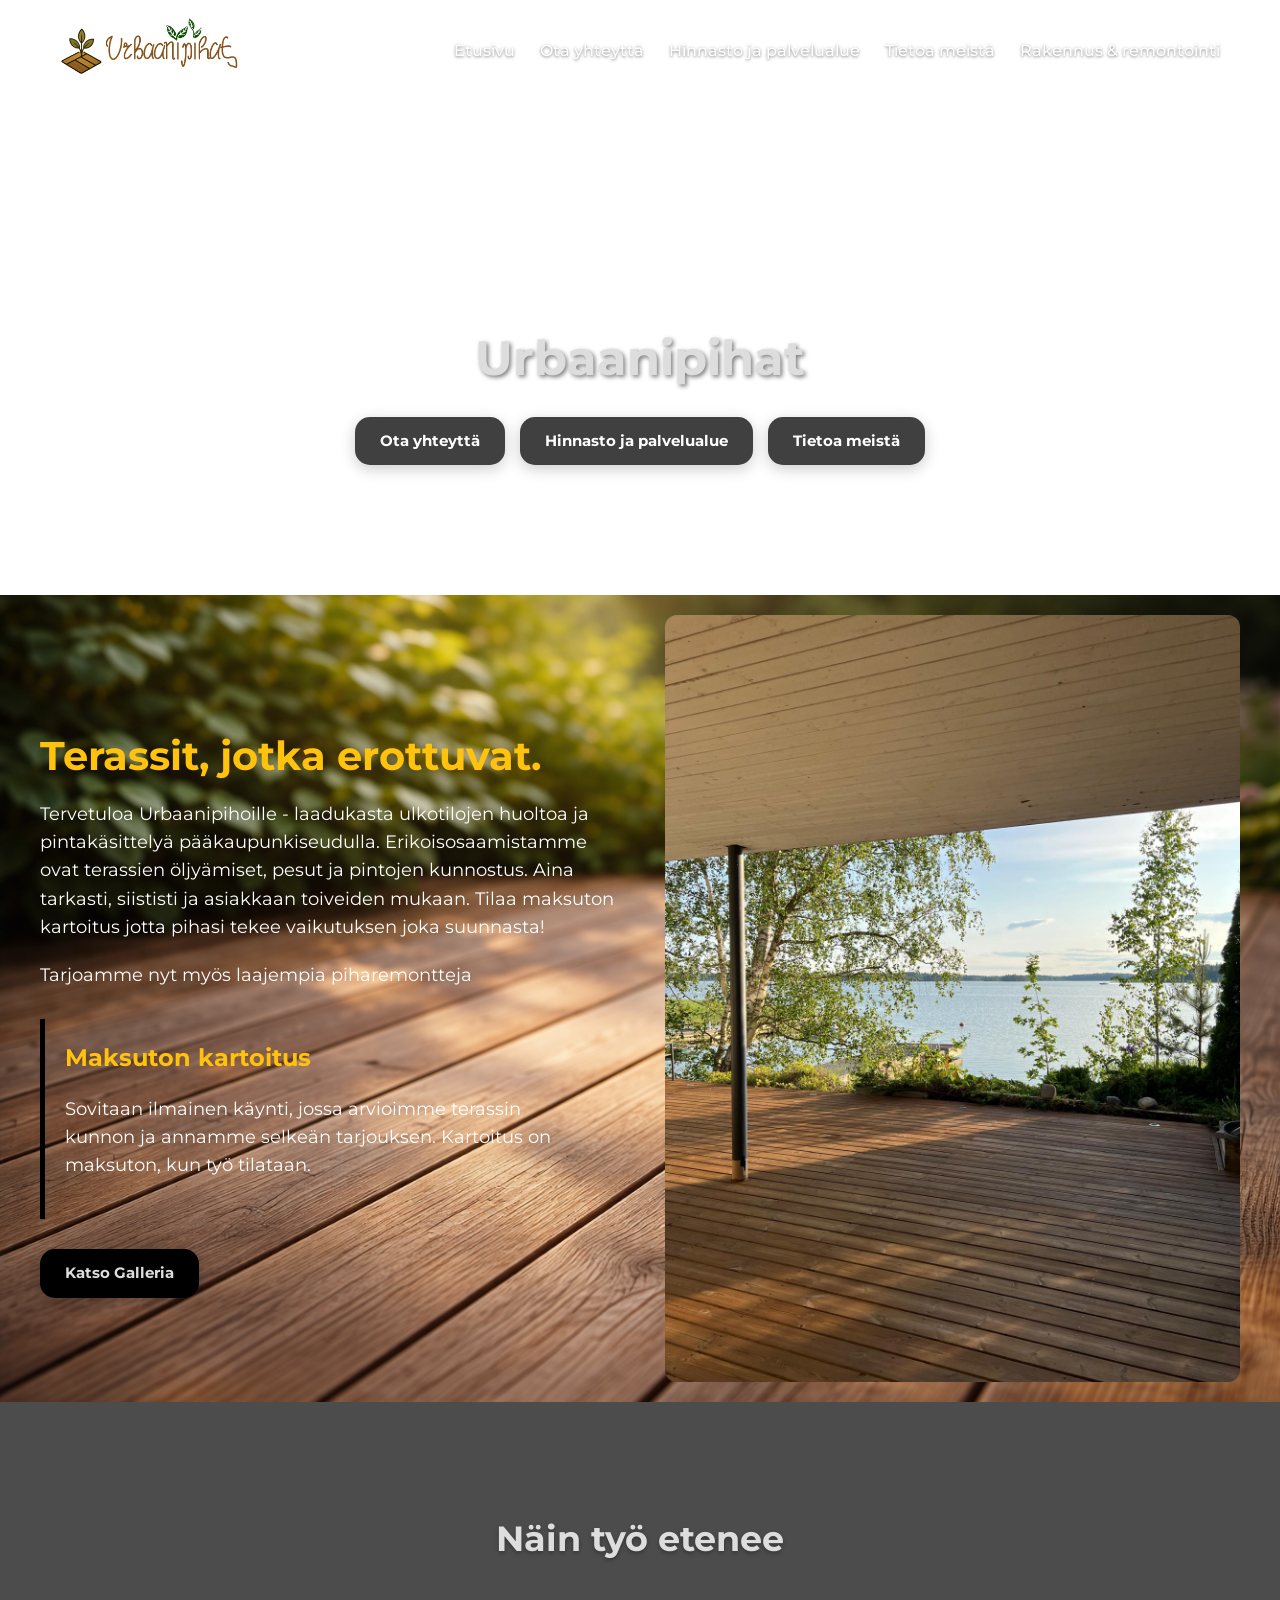
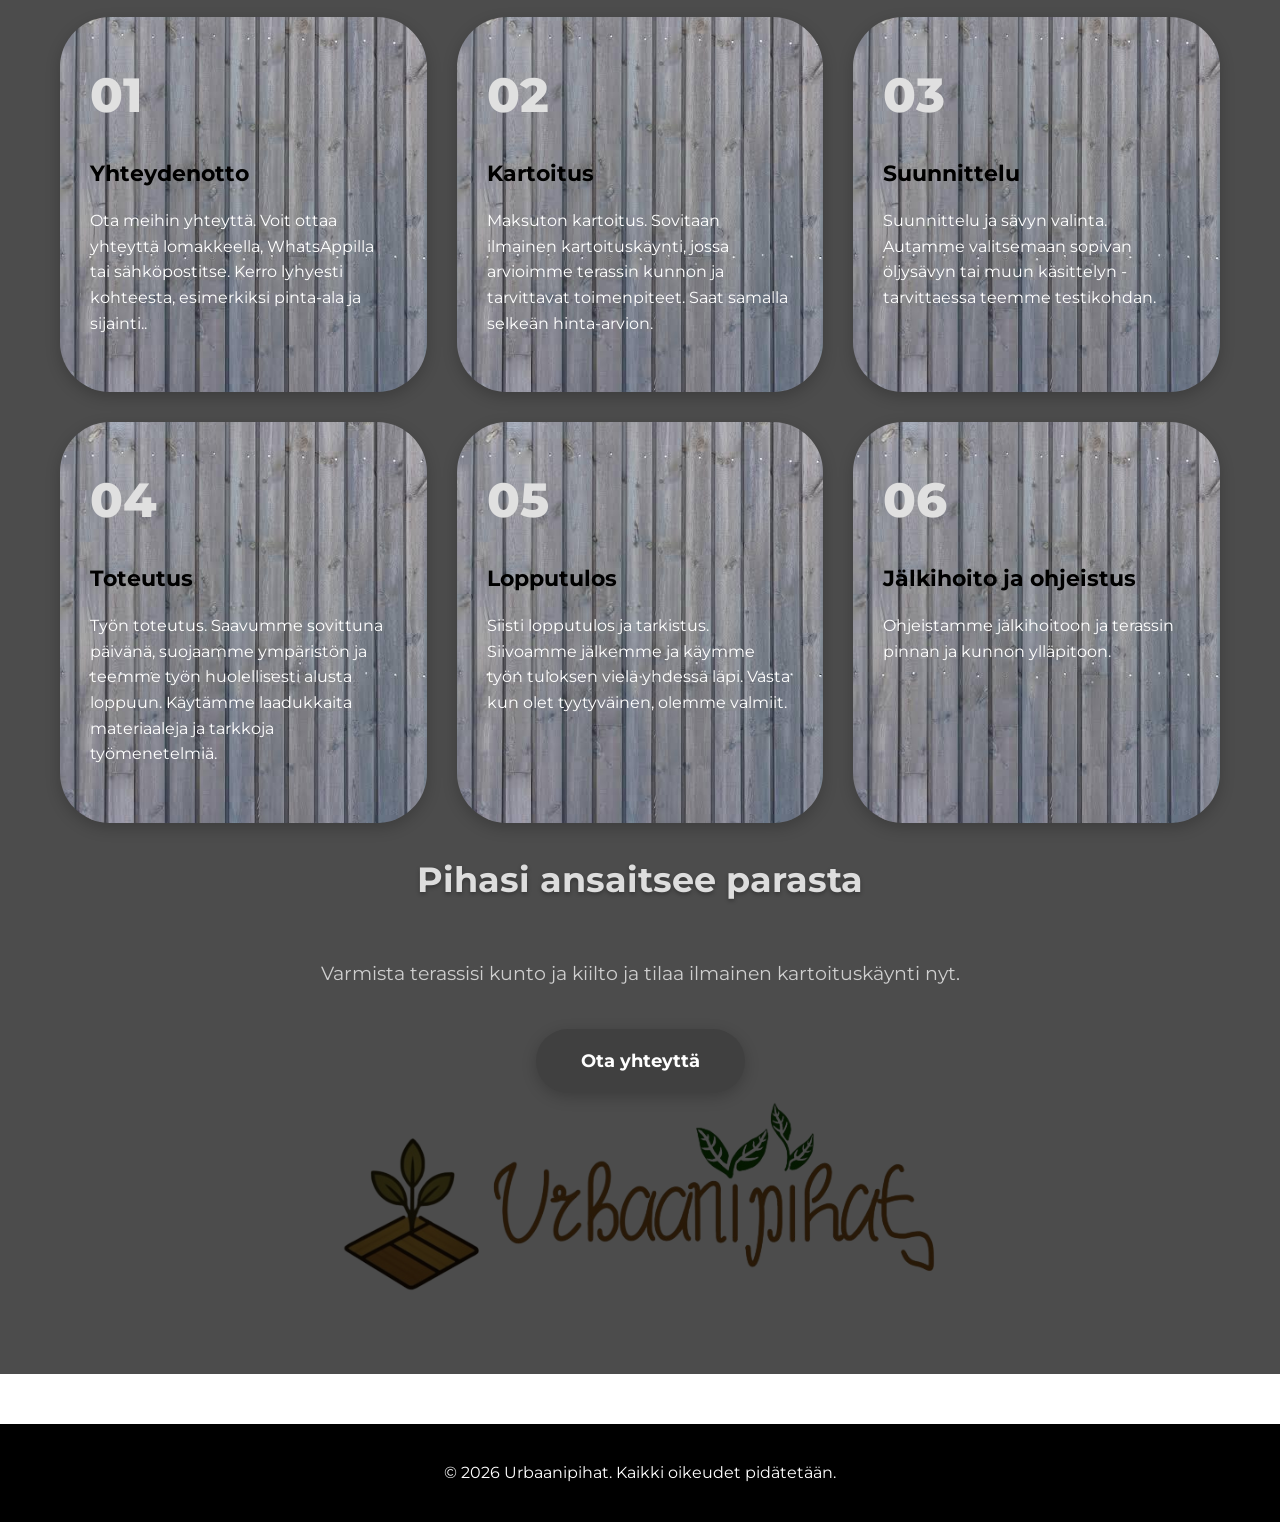
==== index.html @ 315dd48a "improved header" ====
<!DOCTYPE html>
<html lang="fi">
<head>
    <meta charset="UTF-8">
    <meta name="viewport" content="width=device-width, initial-scale=1.0">
    <meta name="viewport" content="width=device-width, initial-scale=1.0, shrink-to-fit=no">
    <title>Urbaanipihat</title>
    <link rel="icon" type="image/png" href="./static/images/icon.png">
    <link rel="stylesheet" href="./static/css/style.css">
    <link href="https://fonts.googleapis.com/css2?family=Montserrat:wght@400;700&display=swap" rel="stylesheet">
</head>
<body>

    <header class="transparent-header">
        <div class="container header-content">
            <div class="logo">
                <a href="index.html" class="otsikko"><img src="./static/images/Urbaanipihat_logo.png" alt="Logo" class="logo-font"></a>
            </div>
            <nav>
                <ul>
                    <li><a href="index.html" class="active">Etusivu</a></li>
                    <li><a href="yhteystiedot.html" class="">Ota yhteyttä</a></li>
                    <li><a href="hinnasto.html" class="">Hinnasto ja palvelualue</a></li>
                    <li><a href="info.html" class="">Tietoa meistä</a></li>
                    <li><a href="huolto.html" class="">Rakennus & remontointi</a></li>
                </ul>
            </nav>
        </div>
    </header>

    <main>
        <section class="hero-section">
            <video autoplay loop muted playsinline class="hero-video">
                <source src="./static/videos/Terassivideo2.mp4" type="video/mp4">
                <source src="./static/videos/Terassivideo2.webm" type="video/webm">
                Your browser does not support the video tag.
            </video>
            <div class="hero-content">
                <h1>Urbaanipihat</h1>
                <div class="hero-buttons">
                    <a href="yhteystiedot.html" class="btn">Ota yhteyttä</a>
                    <a href="hinnasto.html" class="btn">Hinnasto ja palvelualue</a>
                    <a href="info.html" class="btn">Tietoa meistä</a>
                </div>
            </div>
        </section>

        <section class="content-section">
            <div class="intro-container">
                <div class="intro-text">
                    <h2>Terassit, jotka erottuvat.</h2>
                    <p>Tervetuloa Urbaanipihoille - laadukasta ulkotilojen huoltoa ja pintakäsittelyä pääkaupunkiseudulla.
        Erikoisosaamistamme ovat terassien öljyämiset, pesut ja pintojen kunnostus. Aina tarkasti, siististi ja asiakkaan toiveiden mukaan.
        Tilaa maksuton kartoitus jotta pihasi tekee vaikutuksen joka suunnasta!
        </p>
                    <p>Tarjoamme nyt myös laajempia piharemontteja</p>
                    <div class="highlight-box">
                        <h3>Maksuton kartoitus</h3>
                        <p>Sovitaan ilmainen käynti, jossa arvioimme terassin kunnon ja annamme selkeän tarjouksen. Kartoitus on maksuton, kun työ tilataan.</p>
                    </div>
                    
                    <div style="margin-top: 30px;">
                        <a href="galleria.html" class="btn btn-dark">Katso Galleria</a>
                    </div>
                </div>
                <div class="intro-image">
                    <img src="./static/images/Terassi_kuva2.png" alt="Moderni terassi">
                </div>
            </div>
        </section>

        <section class="process-section">
            <div class="container">
                <h2>Näin työ etenee</h2>
                <div class="services-grid">
                    <div class="service-card">
                        <span class="step-number">01</span>
                        <h3>Yhteydenotto</h3>
                        <p>Ota meihin yhteyttä. Voit ottaa yhteyttä lomakkeella, WhatsAppilla tai sähköpostitse. Kerro lyhyesti kohteesta, esimerkiksi pinta-ala ja sijainti..</p>
                    </div>
                    <div class="service-card">
                        <span class="step-number">02</span>
                        <h3>Kartoitus</h3>
                        <p>Maksuton kartoitus. Sovitaan ilmainen kartoituskäynti, jossa arvioimme terassin kunnon ja tarvittavat toimenpiteet. Saat samalla selkeän hinta-arvion.</p>
                    </div>
                    <div class="service-card">
                        <span class="step-number">03</span>
                        <h3>Suunnittelu</h3>
                        <p>Suunnittelu ja sävyn valinta. Autamme valitsemaan sopivan öljysävyn tai muun käsittelyn - tarvittaessa teemme testikohdan.</p>
                    </div>
                    <div class="service-card">
                        <span class="step-number">04</span>
                        <h3>Toteutus</h3>
                        <p>Työn toteutus. Saavumme sovittuna päivänä, suojaamme ympäristön ja teemme työn huolellisesti alusta loppuun. Käytämme laadukkaita materiaaleja ja tarkkoja työmenetelmiä.</p>
                    </div>
                    <div class="service-card">
                        <span class="step-number">05</span>
                        <h3>Lopputulos</h3>
                        <p>Siisti lopputulos ja tarkistus. Siivoamme jälkemme ja käymme työn tuloksen vielä yhdessä läpi. Vasta kun olet tyytyväinen, olemme valmiit.</p>
                    </div>
                    <div class="service-card">
                        <span class="step-number">06</span>
                        <h3>Jälkihoito ja ohjeistus</h3>
                        <p>Ohjeistamme jälkihoitoon ja terassin pinnan ja kunnon ylläpitoon.</p>
                    </div>
                </div>
                <div class="lower-content">
                    <h2>Pihasi ansaitsee parasta</h2>
                    <p>Varmista terassisi kunto ja kiilto ja tilaa ilmainen kartoituskäynti nyt.</p>
                    <a href="yhteystiedot.html" class="cta-button">Ota yhteyttä</a>
                </div>
            </div>
            <div class="intro-image">
                <img src="./static/images/Urbaanipihat_logo.png" alt="Logo">
            </div>
        </section>
    </main>

    <footer>
        <div class="container">
            <p>&copy; 2026 Urbaanipihat. Kaikki oikeudet pidätetään.</p>
        </div>
    </footer>
    <script>
        // JavaScript for hide on scroll header AND transparent background toggle
        let lastScrollY = 0;
        const header = document.querySelector('header');
        const headerHeight = header.offsetHeight; 

        window.addEventListener('scroll', () => {
            const currentScrollY = window.scrollY;

            // 1. Logic for Hiding/Showing the header (Roll up)
            if (currentScrollY > lastScrollY && currentScrollY > 10) {
                // Scrolling down and past header height -> Hide
                header.classList.add('hidden');
            } else {
                // Scrolling up -> Show
                header.classList.remove('hidden');
            }

            // 2. Logic for Scrolled Background (Transparency toggle)
            if (currentScrollY > 200) {
                // If scrolled down more than 50px, add 'scrolled' class (makes bg white)
                header.classList.add('scrolled');
            } else {
                // If at top, remove 'scrolled' class (makes bg transparent if on home)
                header.classList.remove('scrolled');
            }

            lastScrollY = currentScrollY;
        });
    </script>
</body>
</html>
---- static/css/style.css ----
*, *::before, *::after {
    box-sizing: border-box;
}

html {
    font-size: 100%;
    overflow-x: hidden; 
    width: 100%;
}

body {
    margin: 0;
    font-family: 'Montserrat', sans-serif;
    color: #404040;
    line-height: 1.6;
    overflow-x: hidden;
    width: 100%;
    position: relative;
}

.container {
    max-width: 1200px;
    margin: 0 auto;
    padding: 0 20px;
    box-sizing: border-box;
    color: #ffffff
}


.top-container {
    max-width: 1200px;
    margin: 0 auto;
    padding: 0 20px;
    box-sizing: border-box;
    color: #ffffff;
    margin-top: 200px
}

header {
    background-color: transparent;
    padding: 15px 0;
    box-shadow: 0 2px 4px rgba(0,0,0,0.05);
    position: sticky;
    top: 0;
    z-index: 1000;
    transition: transform 1s ease-in-out;
}

header.hidden {
    transform: translateY(-100%);
}

.otsikko {
    color: #000000;
    text-decoration: none;
}

.small-text {
    font-size: 0.7em;
}

.header-content {
    display: flex;
    justify-content: space-between;
    align-items: center;
    flex-wrap: wrap;
}

.logo {
    font-size: 1.5em;
    font-weight: 700;
    color: #000;
    display: flex;
    align-items: center;
    min-width: 150px;
    margin-right: 20px;
}

.logo-icon {
    height: 60px;
    align-self: center;
}

.icon {
    height: 100px;
    margin-right: 10px;
}

.logo-font {
    height: 60px;
    margin-right: 10px;
}

nav {
    flex-grow: 1;
    text-align: right;
}

nav ul {
    list-style: none;
    margin: 0;
    padding: 0;
    display: flex;
    justify-content: flex-end;
    flex-wrap: wrap;
}

nav ul li {
    margin-left: 25px;
}

nav ul li a {
    text-decoration: none;
    color: #ffffff;
    font-weight: 500;
    padding-bottom: 5px;
    transition: color 0.3s ease, border-color 0.3s ease;
    white-space: nowrap;
}


nav ul li a.active {
    border-bottom: 2px solid #ffffff;
    color: #000;
}

nav ul li a:hover {
    color: #000;
    border-color: #000;
}

.hero-section {
    position: relative;
    color: #404040;
    text-align: center;
    padding: 100px 20px;
    min-height: 400px;
    display: flex;
    align-items: center;
    justify-content: center;
    overflow: hidden;
}

.hero-video {
    position: absolute;
    top: 50%;
    left: 50%;
    min-width: 100%;
    min-height: 100%;
    width: auto;
    height: auto;
    z-index: -1;
    transform: translate(-50%, -50%);
    background-size: cover;
}

.hero-content {
    padding: 30px 40px;
    border-radius: 8px;
    position: relative;
    margin-top: 150px;
    z-index: 1;
    max-width: 90%;
}

.hero-section h1 {
    font-size: 3em;
    margin-bottom: 20px;
    text-shadow: 2px 2px 4px rgba(0,0,0,0.5);
    word-break: break-word;
    color: #ddd
}

.hero-buttons {
    display: flex;
    justify-content: center;
    gap: 15px;
    flex-wrap: wrap;
}

/* Buttons */
.btn {
    display: inline-block;
    padding: 12px 25px;
    background-color: #404040;
    color: #ffffff;
    text-decoration: none;
    border-radius: 15px;
    font-weight: 700;
    transition: background-color 0.3s ease, color 0.3s ease;
    font-size: 0.95em;
    box-shadow: 0 4px 15px rgba(0,0,0,0.2);
}
.searchbtn {
    display: inline-block;
    padding: 12px 25px;
    background-color: #404040;
    color: #404040;
    text-decoration: none;
    border-radius: 5px;
    font-weight: 700;
    transition: all 0.3s ease;
    border: 1px solid #ccc;
}

.btn:hover {
    background-color: #f0f0f0;
    color: #404040;
    transform: translateY(-2px);
    box-shadow: 0 6px 20px rgba(0,0,0,0.25);
}

.btn-dark {
    background-color: #000000;
    color: #ddd;
}

.btn-dark:hover {
    background-color: #f0f0f0;
    color: #404040;
}


.about-section {
    text-align: center;
    padding: 60px 20px;
    background-color: #404040;
}

.about-section p {
    font-size: 1.2em;
    max-width: 800px;
    margin: 0 auto 30px auto;
    color: #ffffff;
    word-wrap: break-word;
}

.image-gallery {
    display: grid;
    grid-template-columns: repeat(auto-fit, minmax(280px, 1fr));
    gap: 20px;
    margin: 40px auto;
    max-width: 900px;
    padding: 0 10px;
    box-sizing: border-box;
    background-color: transparent;
}

.image-gallery h3{
    font-size: 1.8em;
    color: #000000;
    margin-top: 0;
    margin-bottom: 20px;
    text-align: center;
}

.contact-section {
    padding: 5px 5px;
    text-align:center;
    background-color: #404040;
}

.contact-section h2 {
    font-size: 2.5em;
    color: #000000;
    margin-bottom: 20px;
}

.maintenance-section {
    padding: 300px 20px 0px;
    text-align: center;
    background-image: url("../images/Terassi_bg.png");
    background-size: cover;
    background-position: center;
    background-attachment: fixed;
}

.gallery-contact-section {
    padding: 300px 20px 30px;
    text-align: center;
    background-image: url("../images/Terassi_bg.png");
    background-size: cover;
    background-position: center;
    background-attachment: fixed; /* Dark background */
}

.gallery-contact-section h2 {
    font-size: 2.5em;
    color: #fff; /* White heading */
    margin-bottom: 20px;
}

.gallery-contact-section p {
    font-size: 1.1em;
    max-width: 1000px;
    margin: 0 auto 40px auto;
    color: #ccc; /* Light gray text */
}

.gallery-img {
    width: 100%;
    height: 200px;
    object-fit: cover;
    border-radius: 8px;
    box-shadow: 0 4px 8px rgba(0,0,0,0.1);
    transition: transform 0.3s ease, box-shadow 0.3s ease;
}

.gallery-img:hover {
    transform: translateY(-5px);
    box-shadow: 0 8px 16px rgba(0,0,0,0.2);
}

.btncenter {
    display: inline-block;
    padding: 12px 25px;
    background-color: #404040;
    color: #000000;
    text-decoration: none;
    border-radius: 5px;
    font-weight: 700;
    transition: background-color 0.3s ease, color 0.3s ease;
    border: 1px solid #ccc;
    align-self: center;
}

footer {
    background-color: #000000;
    color: #404040;
    text-align: center;
    padding: 20px 0;
    margin-top: 50px;
}

.content-section {
    padding: 20px 20px;
    background-image: url("../images/deck_background.png");
    background-size: cover;
    background-position: center;
    background-attachment: scroll;
}

.intro-container {
    display: flex;
    flex-wrap: wrap;
    align-items: center;
    justify-content: center;
    gap: 50px;
    max-width: 1200px;
    margin: 0 auto;
}

.intro-text {
    flex: 1;
    min-width: 300px;
    text-align: left;
}

.intro-text h2 {
    font-size: 2.5em;
    margin-bottom: 20px;
    color: #ffc20d;
    font-weight: 700;
    line-height: 1.2;
}

.intro-text p {
    font-size: 1.1em;
    color: #ffffff;
    margin-bottom: 20px;
    line-height: 1.6;
}

.highlight-box {
    border-left: 5px solid #000000;
    padding: 20px;
    margin-top: 30px;
}

.highlight-box h3 {
    margin: 0 0 5px 0;
    font-size: 1.5em;
    color: #ffc20d;
}

.intro-image {
    flex: 1;
    min-width: 300px;
    display: flex;
    justify-content: center;
    align-items: center;
}

.intro-image img {
    width: 100%;
    max-width: 600px;
    border-radius: 12px;
    transition: transform 0.3s ease;
}

.intro-image img:hover {
    transform: scale(1.02);
}

.process-section {
    background-image: url("../images/Terassi_tausta_placeholder.png");
    background-size: cover;
    background-position: center;
    background-attachment: fixed;
    padding: 80px 20px;
    text-align: center;
    position: relative;
}


.process-section::before {
    content: '';
    position: absolute;
    top: 0;
    left: 0;
    right: 0;
    bottom: 0;
    background: rgba(0,0,0,0.7);
    z-index: 0;
}

.process-section .container {
    position: relative;
    z-index: 1;
}

.process-section h2 {
    font-size: 2.2em;
    margin-bottom: 50px;
    color: #404040;
    text-shadow: 0 2px 4px rgba(0,0,0,0.3);
}

.services-grid {
    display: grid;
    grid-template-columns: repeat(auto-fit, minmax(280px, 1fr));
    gap: 30px;
    max-width: 1200px;
    margin: 0 auto;
}

.service-card {
    background-image: url("../images/Terassi_bg.png");
    background-size: cover;
    background-position: center;
    background-attachment: scroll;
    padding: 40px 30px;
    border-radius: 50px;
    box-shadow: 0 5px 15px rgba(0,0,0,0.2);
    transition: transform 0.3s ease, box-shadow 0.3s ease;
    text-align: left;
}

.service-card:hover {
    transform: translateY(-10px);
    box-shadow: 0 15px 30px rgba(0,0,0,0.3);
}

.service-card .step-number {
    font-size: 3em;
    font-weight: 800;
    color: #e0e0e0;
    margin-bottom: 10px;
    display: block;
}

.service-card h3 {
    font-size: 1.4em;
    margin-bottom: 15px;
    color: #000000;
}

.service-card p {
    color: #ffffff;
    font-size: 1em;
}

.lower-hero {
    background-image: url("../images/Terassi_tausta_placeholder.png");
    background-size: cover;
    background-position: center;
    background-attachment: fixed;
    padding: 120px 20px;
    color: #404040;
    text-align: center;
    position: relative;
    margin-top: 0;
    border-top: 1px solid rgba(255,255,255,0.1);
}

.lower-hero::before {
    content: '';
    position: absolute;
    top: 0;
    left: 0;
    right: 0;
    bottom: 0;
    background: rgba(0,0,0,0.8);
}

.lower-content {
    position: relative;
    z-index: 1;
    max-width: 800px;
    margin: 0 auto;
}


.lower-content p {
    font-size: 1.2em;
    margin-bottom: 40px;
    opacity: 0.9;
    color: #ddd;
}

.cta-button {
    display: inline-block;
    padding: 18px 45px;
    background-color: #404040;
    color: #ffffff;
    font-size: 1.1em;
    font-weight: 700;
    text-decoration: none;
    border-radius: 50px;
    transition: all 0.3s ease;
    box-shadow: 0 4px 15px rgba(0,0,0,0.2);
}

.cta-button:hover {
    background-color: #f0f0f0;
    transform: translateY(-2px);
    box-shadow: 0 6px 20px rgba(0,0,0,0.25);
    color: #404040;
}

@media (max-width: 768px) {
    .header-content {
        flex-direction: column;
        text-align: center;
    }

    nav ul {
        margin-top: 15px;
        flex-direction: column;
    }

    nav ul li {
        margin: 5px 0;
    }

    .hero-section h1 {
        font-size: 2em;
    }

    .hero-buttons {
        flex-direction: column;
    }

    .about-section p {
        font-size: 1em;
    }

    .image-gallery {
        grid-template-columns: 1fr;
        max-width: 400px;
        background-color: transparent;
    }

    .intro-container {
        flex-direction: column;
    }
    
    .intro-text, .intro-image {
        width: 100%;
        min-width: 0; 
    }
    
    .lower-hero h2 {
        font-size: 2em;
    }
}

@media (max-width: 480px) {
    .hero-section h1 {
        font-size: 1.8em;
    }

    .hero-content {
        padding: 15px 20px;
    }

    .logo {
        font-size: 1.3em;
    }

    nav ul li a {
        font-size: 0.9em;
    }
}

header.transparent-header {
    background-color: transparent;
    border-bottom: none;
    box-shadow: none;
    position: fixed; 
    top: 0;
    left: 0;
    width: 100%;
    z-index: 1000;
    transition: transform 0.3s ease-in-out, background-color 0.3s ease, box-shadow 0.3s ease;
}

header.transparent-header.hidden {
    transform: translateY(-100%);
}

header.transparent-header:not(.scrolled) nav ul li a,
header.transparent-header:not(.scrolled) .otsikko {
    color: #ffffff;
    font: bold;
    text-shadow: 0 1px 3px rgba(0,0,0,0.5);
}

header.transparent-header:not(.scrolled) nav ul li a.active {
    border-bottom-color: #ffffff;
    color: #ffffff;
}

header.transparent-header:not(.scrolled) nav ul li a:hover {
    color: #000000;
    border-color: #000000;
}

header.transparent-header.scrolled {
    background-color: #404040;
    box-shadow: 0 2px 4px rgba(0,0,0,0.1);
}


.process-section {
    background-image: url('../images/Terassi_tausta_placeholder.png');
    background-size: cover;
    background-position: center;
    background-attachment: fixed;
    padding: 80px 20px;
    text-align: center;
    position: relative;
    color: #404040;
}

.process-section::before {
    content: '';
    position: absolute;
    top: 0;
    left: 0;
    right: 0;
    bottom: 0;
    background: rgba(0,0,0,0.7);
    z-index: 1;
}

.process-section .container {
    position: relative;
    z-index: 2;
}

.process-section h2 {
    font-size: 2.2em;
    margin-bottom: 50px;
    color: #dddddd;
    text-shadow: 0 2px 4px rgba(0,0,0,0.3);
}

.lower-hero {
    background-image: url('../images/Terassi_tausta_placeholder.png');
    background-size: cover;
    background-position: center;
    background-attachment: fixed;
    padding: 120px 20px;
    color: #404040;
    text-align: center;
    position: relative;
    margin-top: 0;
    border-top: 1px solid rgba(255,255,255,0.1);
}

.lower-hero::before {
    content: '';
    position: absolute;
    top: 0;
    left: 0;
    right: 0;
    bottom: 0;
    background: rgba(0,0,0,0.8);
    z-index: 1;
}
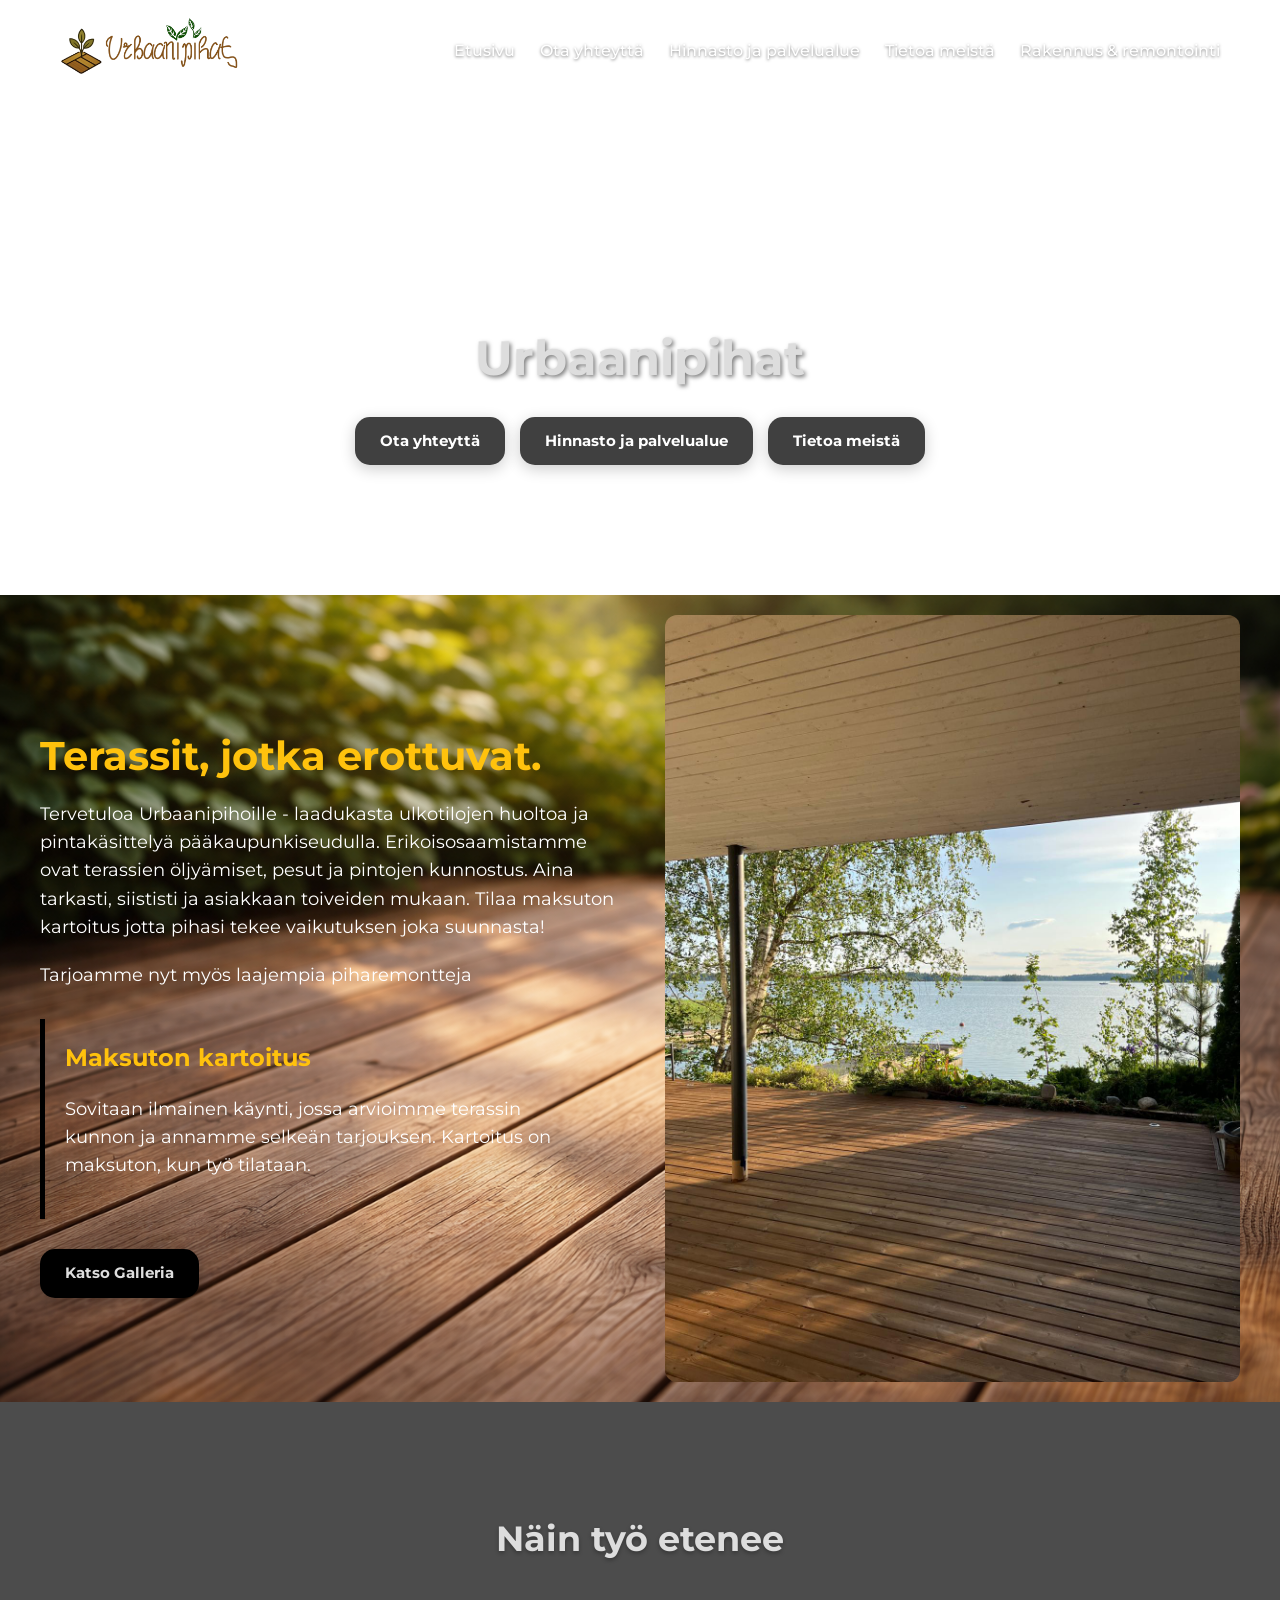
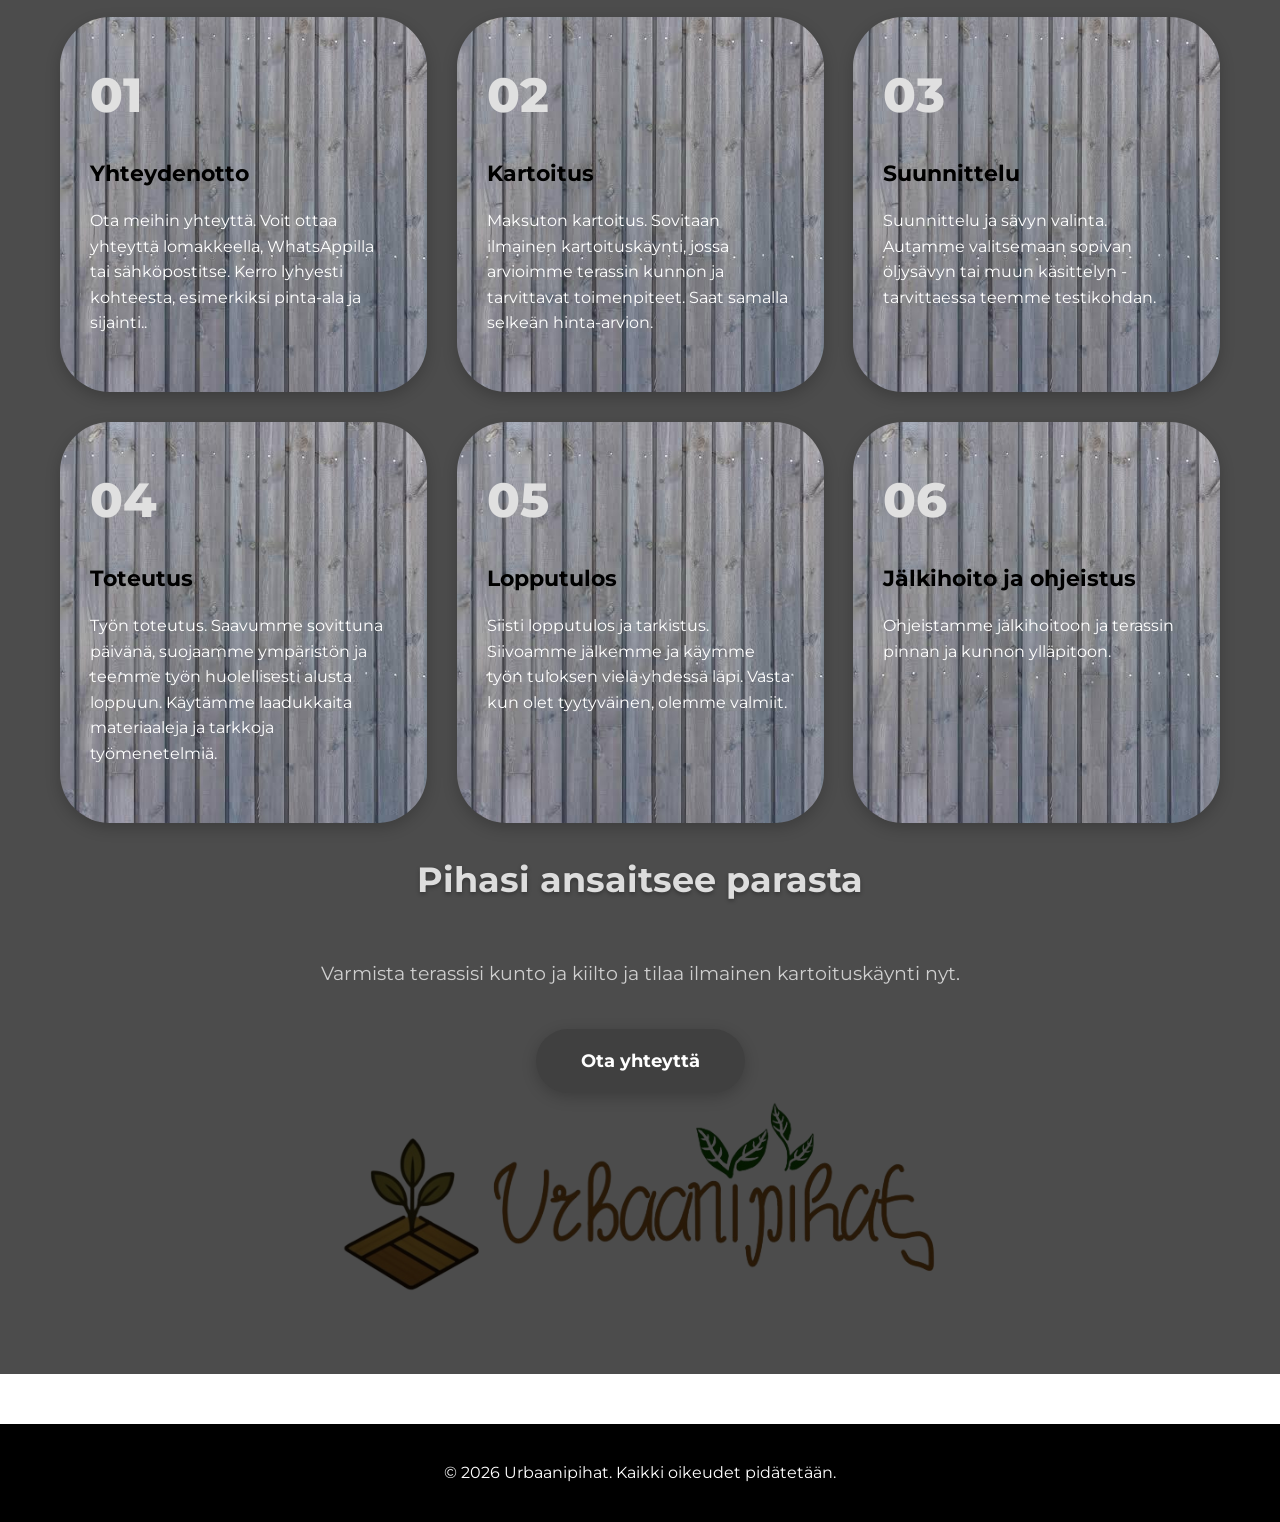
==== commit 83c853b8: "animation" ====
--- a/index.html
+++ b/index.html
@@ -47,7 +47,7 @@
 
         <section class="content-section">
             <div class="intro-container">
-                <div class="intro-text">
+                <div class="intro-text fade-in-section">
                     <h2>Terassit, jotka erottuvat.</h2>
                     <p>Tervetuloa Urbaanipihoille - laadukasta ulkotilojen huoltoa ja pintakäsittelyä pääkaupunkiseudulla.
         Erikoisosaamistamme ovat terassien öljyämiset, pesut ja pintojen kunnostus. Aina tarkasti, siististi ja asiakkaan toiveiden mukaan.
@@ -63,7 +63,7 @@
                         <a href="galleria.html" class="btn btn-dark">Katso Galleria</a>
                     </div>
                 </div>
-                <div class="intro-image">
+                <div class="intro-image fade-in-section">
                     <img src="./static/images/Terassi_kuva2.png" alt="Moderni terassi">
                 </div>
             </div>
@@ -71,46 +71,46 @@
 
         <section class="process-section">
             <div class="container">
-                <h2>Näin työ etenee</h2>
+                <h2 class="fade-in-section">Näin työ etenee</h2>
                 <div class="services-grid">
-                    <div class="service-card">
+                    <div class="service-card fade-in-section">
                         <span class="step-number">01</span>
                         <h3>Yhteydenotto</h3>
                         <p>Ota meihin yhteyttä. Voit ottaa yhteyttä lomakkeella, WhatsAppilla tai sähköpostitse. Kerro lyhyesti kohteesta, esimerkiksi pinta-ala ja sijainti..</p>
                     </div>
-                    <div class="service-card">
+                    <div class="service-card fade-in-section">
                         <span class="step-number">02</span>
                         <h3>Kartoitus</h3>
                         <p>Maksuton kartoitus. Sovitaan ilmainen kartoituskäynti, jossa arvioimme terassin kunnon ja tarvittavat toimenpiteet. Saat samalla selkeän hinta-arvion.</p>
                     </div>
-                    <div class="service-card">
+                    <div class="service-card fade-in-section">
                         <span class="step-number">03</span>
                         <h3>Suunnittelu</h3>
                         <p>Suunnittelu ja sävyn valinta. Autamme valitsemaan sopivan öljysävyn tai muun käsittelyn - tarvittaessa teemme testikohdan.</p>
                     </div>
-                    <div class="service-card">
+                    <div class="service-card fade-in-section">
                         <span class="step-number">04</span>
                         <h3>Toteutus</h3>
                         <p>Työn toteutus. Saavumme sovittuna päivänä, suojaamme ympäristön ja teemme työn huolellisesti alusta loppuun. Käytämme laadukkaita materiaaleja ja tarkkoja työmenetelmiä.</p>
                     </div>
-                    <div class="service-card">
+                    <div class="service-card fade-in-section">
                         <span class="step-number">05</span>
                         <h3>Lopputulos</h3>
                         <p>Siisti lopputulos ja tarkistus. Siivoamme jälkemme ja käymme työn tuloksen vielä yhdessä läpi. Vasta kun olet tyytyväinen, olemme valmiit.</p>
                     </div>
-                    <div class="service-card">
+                    <div class="service-card fade-in-section">
                         <span class="step-number">06</span>
                         <h3>Jälkihoito ja ohjeistus</h3>
                         <p>Ohjeistamme jälkihoitoon ja terassin pinnan ja kunnon ylläpitoon.</p>
                     </div>
                 </div>
-                <div class="lower-content">
+                <div class="lower-content fade-in-section">
                     <h2>Pihasi ansaitsee parasta</h2>
                     <p>Varmista terassisi kunto ja kiilto ja tilaa ilmainen kartoituskäynti nyt.</p>
                     <a href="yhteystiedot.html" class="cta-button">Ota yhteyttä</a>
                 </div>
             </div>
-            <div class="intro-image">
+            <div class="intro-image fade-in-section">
                 <img src="./static/images/Urbaanipihat_logo.png" alt="Logo">
             </div>
         </section>
@@ -150,6 +150,26 @@
 
             lastScrollY = currentScrollY;
         });
+
+        // Intersection Observer for scroll animations
+        const observerOptions = {
+            root: null,
+            rootMargin: '0px',
+            threshold: 0.15
+        };
+
+        const observer = new IntersectionObserver((entries, observer) => {
+            entries.forEach(entry => {
+                if (entry.isIntersecting) {
+                    entry.target.classList.add('is-visible');
+                    observer.unobserve(entry.target); // Optional: animate only once
+                }
+            });
+        }, observerOptions);
+
+        document.querySelectorAll('.fade-in-section').forEach((section) => {
+            observer.observe(section);
+        });
     </script>
 </body>
 </html>
--- a/static/css/style.css
+++ b/static/css/style.css
@@ -698,4 +698,16 @@
     bottom: 0;
     background: rgba(0,0,0,0.8);
     z-index: 1;
+}
+
+.fade-in-section {
+    opacity: 0;
+    transform: translateY(30px);
+    transition: opacity 0.8s ease-out, transform 0.8s ease-out;
+    will-change: opacity, transform;
+}
+
+.fade-in-section.is-visible {
+    opacity: 1;
+    transform: translateY(0);
 }
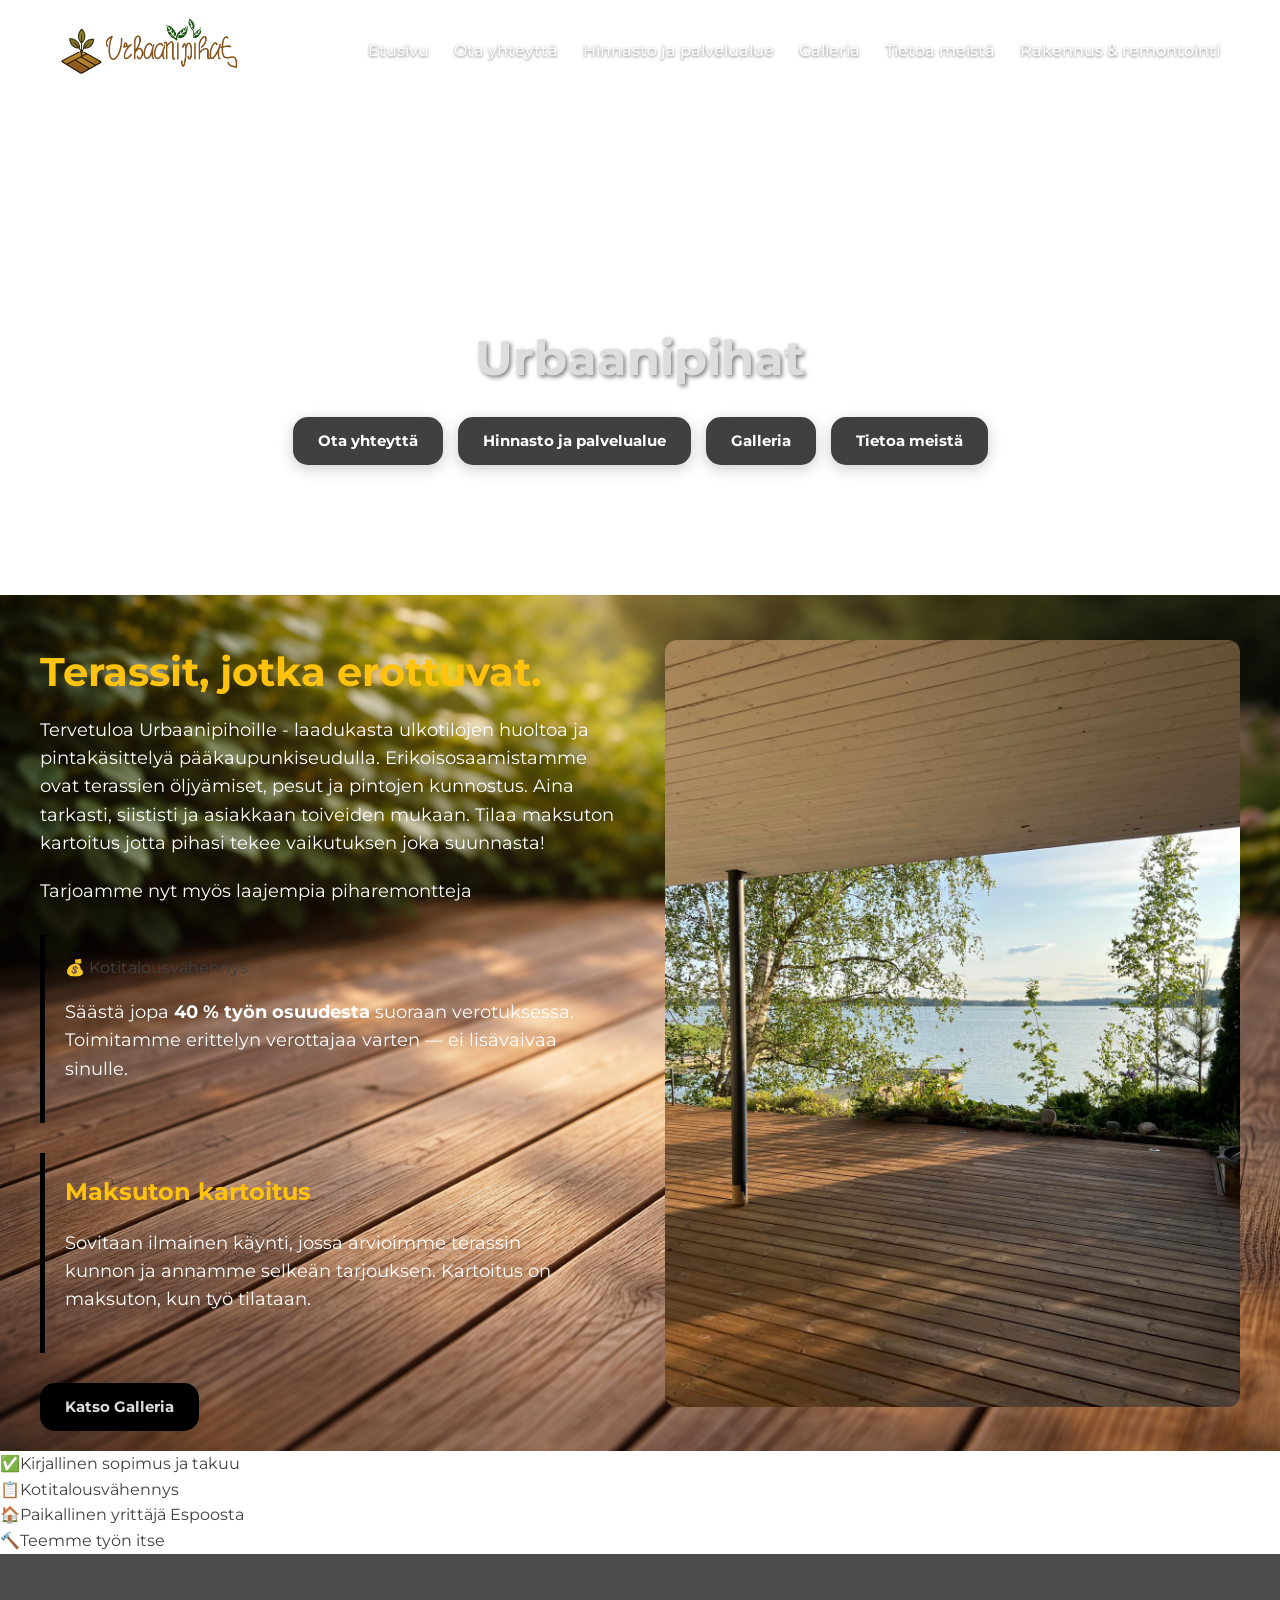
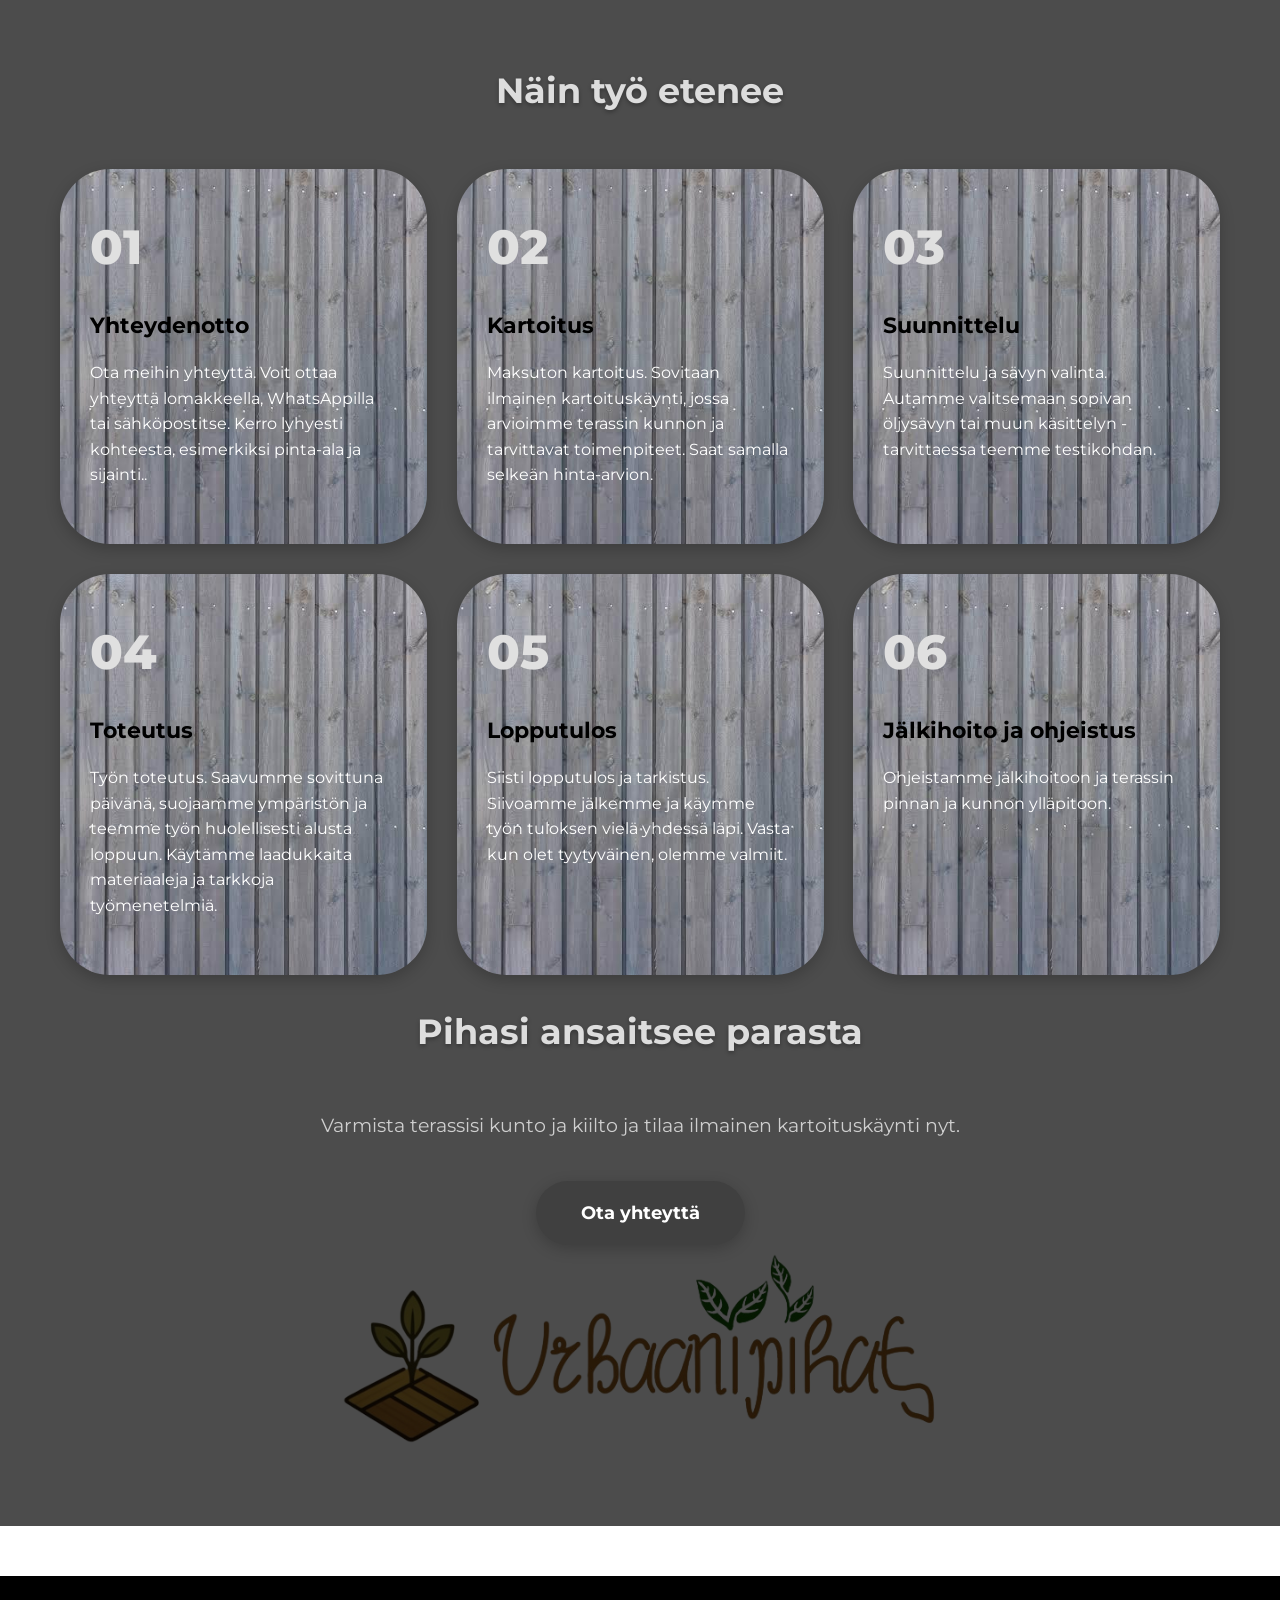
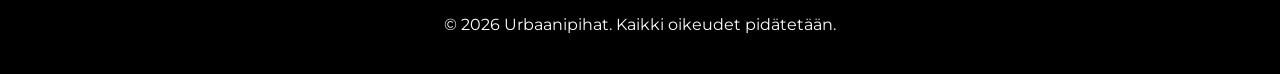
==== commit 0cebec04: "Static branch: uudet hinnat ALV 25.5%, kotitalousvähennys, galleria before/after + lightbox, USP-pal" ====
--- a/index.html
+++ b/index.html
@@ -21,6 +21,7 @@
                     <li><a href="index.html" class="active">Etusivu</a></li>
                     <li><a href="yhteystiedot.html" class="">Ota yhteyttä</a></li>
                     <li><a href="hinnasto.html" class="">Hinnasto ja palvelualue</a></li>
+                    <li><a href="galleria.html" class="">Galleria</a></li>
                     <li><a href="info.html" class="">Tietoa meistä</a></li>
                     <li><a href="huolto.html" class="">Rakennus & remontointi</a></li>
                 </ul>
@@ -40,6 +41,7 @@
                 <div class="hero-buttons">
                     <a href="yhteystiedot.html" class="btn">Ota yhteyttä</a>
                     <a href="hinnasto.html" class="btn">Hinnasto ja palvelualue</a>
+                    <a href="galleria.html" class="btn">Galleria</a>
                     <a href="info.html" class="btn">Tietoa meistä</a>
                 </div>
             </div>
@@ -54,6 +56,10 @@
         Tilaa maksuton kartoitus jotta pihasi tekee vaikutuksen joka suunnasta!
         </p>
                     <p>Tarjoamme nyt myös laajempia piharemontteja</p>
+                    <div class="highlight-box kotitalo-highlight">
+                        <div class="kotitalo-badge">&#128176; Kotitalousvähennys</div>
+                        <p>Säästä jopa <strong>40&nbsp;% työn osuudesta</strong> suoraan verotuksessa. Toimitamme erittelyn verottajaa varten &mdash; ei lisävaivaa sinulle.</p>
+                    </div>
                     <div class="highlight-box">
                         <h3>Maksuton kartoitus</h3>
                         <p>Sovitaan ilmainen käynti, jossa arvioimme terassin kunnon ja annamme selkeän tarjouksen. Kartoitus on maksuton, kun työ tilataan.</p>
@@ -69,7 +75,15 @@
             </div>
         </section>
 
-        <section class="process-section">
+        <section class="usp-bar">
+  <div class="usp-grid">
+    <div class="usp-item"><span class="usp-icon">&#9989;</span><span>Kirjallinen sopimus ja takuu</span></div>
+    <div class="usp-item"><span class="usp-icon">&#128203;</span><span>Kotitalousvähennys</span></div>
+    <div class="usp-item"><span class="usp-icon">&#127968;</span><span>Paikallinen yrittäjä Espoosta</span></div>
+    <div class="usp-item"><span class="usp-icon">&#128296;</span><span>Teemme työn itse</span></div>
+  </div>
+</section>
+<section class="process-section">
             <div class="container">
                 <h2 class="fade-in-section">Näin työ etenee</h2>
                 <div class="services-grid">
--- a/static/css/style.css
+++ b/static/css/style.css
@@ -269,7 +269,7 @@
 .maintenance-section {
     padding: 300px 20px 0px;
     text-align: center;
-    background-image: url("../images/Terassi_bg.png");
+    background-image: url("../images/new_background.png");
     background-size: cover;
     background-position: center;
     background-attachment: fixed;
@@ -278,7 +278,7 @@
 .gallery-contact-section {
     padding: 300px 20px 30px;
     text-align: center;
-    background-image: url("../images/Terassi_bg.png");
+    background-image: url("../images/new_background.png");
     background-size: cover;
     background-position: center;
     background-attachment: fixed; /* Dark background */
@@ -303,12 +303,22 @@
     object-fit: cover;
     border-radius: 8px;
     box-shadow: 0 4px 8px rgba(0,0,0,0.1);
-    transition: transform 0.3s ease, box-shadow 0.3s ease;
+    transition: transform 0.3s ease, box-shadow 0.3s ease, z-index 0s;
+    position: relative;
+    z-index: 1;
 }
 
 .gallery-img:hover {
     transform: translateY(-5px);
     box-shadow: 0 8px 16px rgba(0,0,0,0.2);
+    z-index: 2;
+}
+
+.gallery-img.enlarged {
+    transform: scale(2);
+    z-index: 2000;
+    box-shadow: 0 15px 30px rgba(0, 0, 0, 0.5);
+    position: relative;
 }
 
 .btncenter {
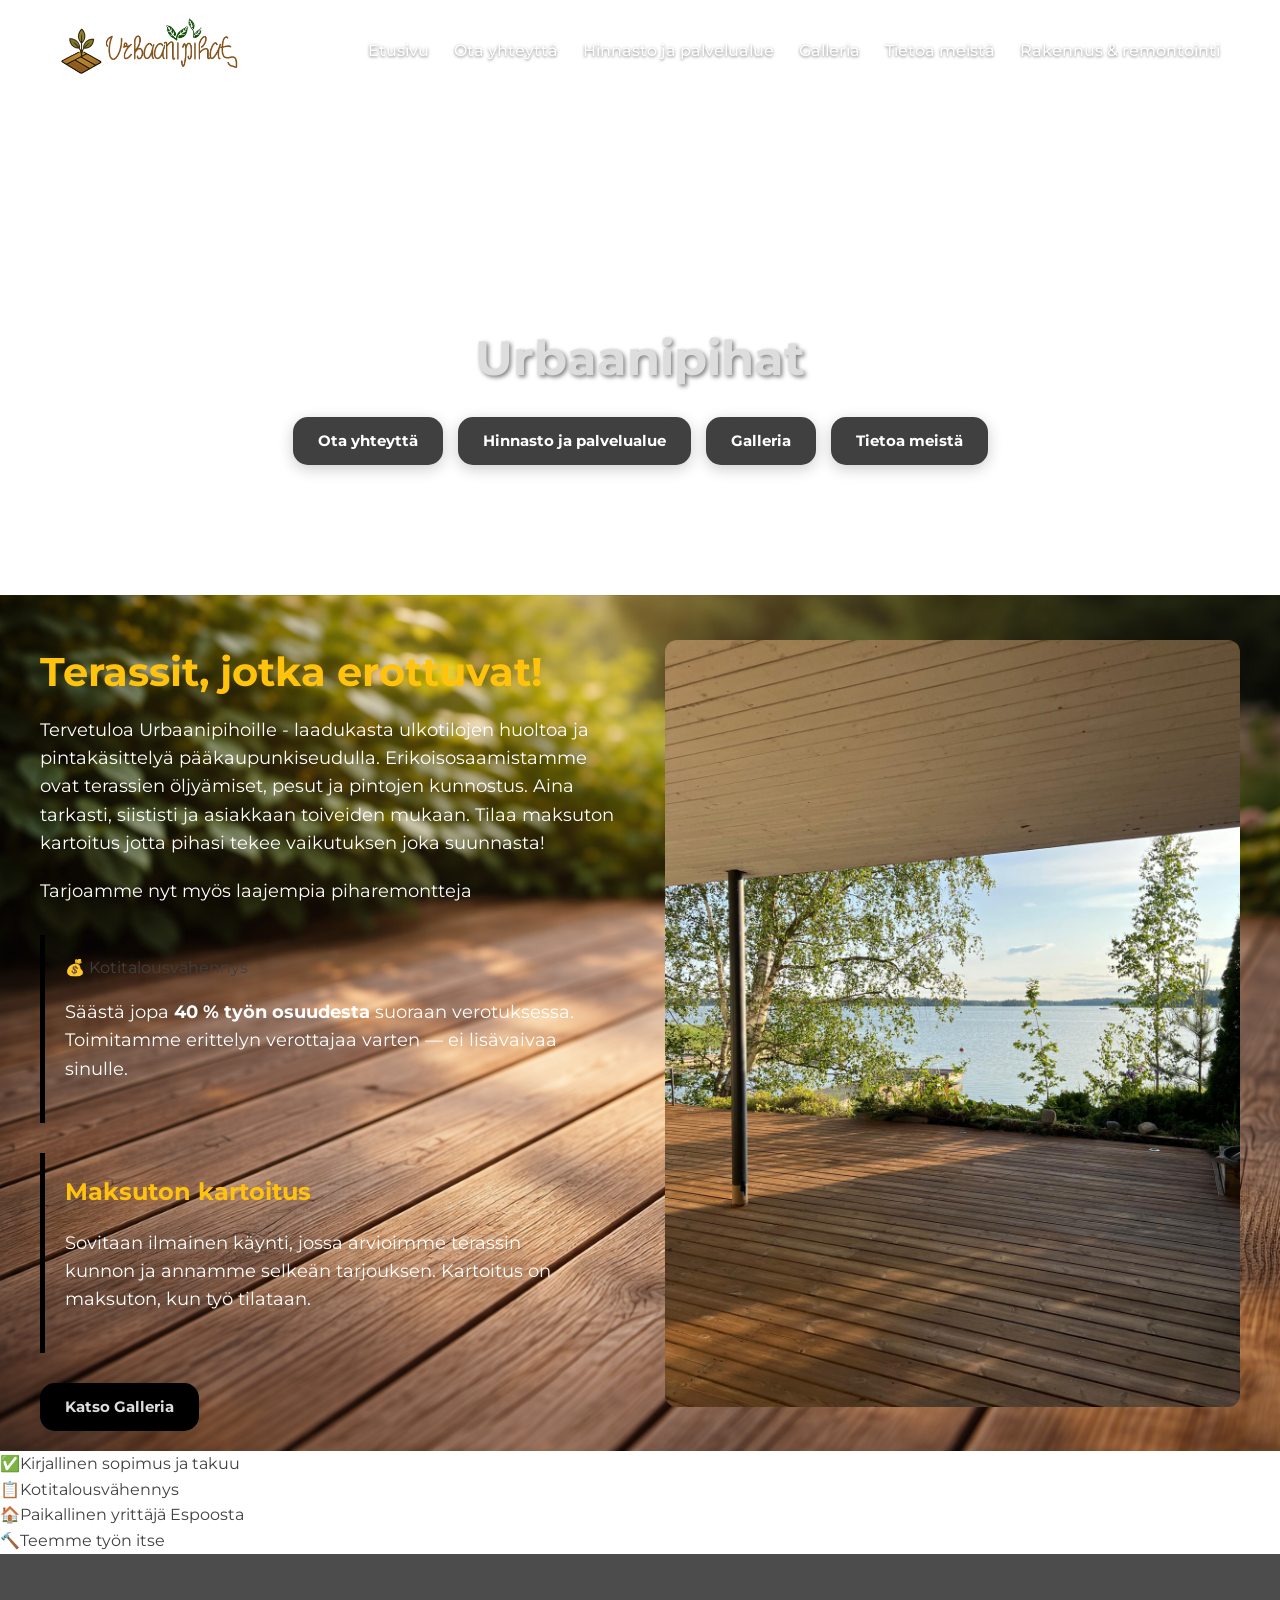
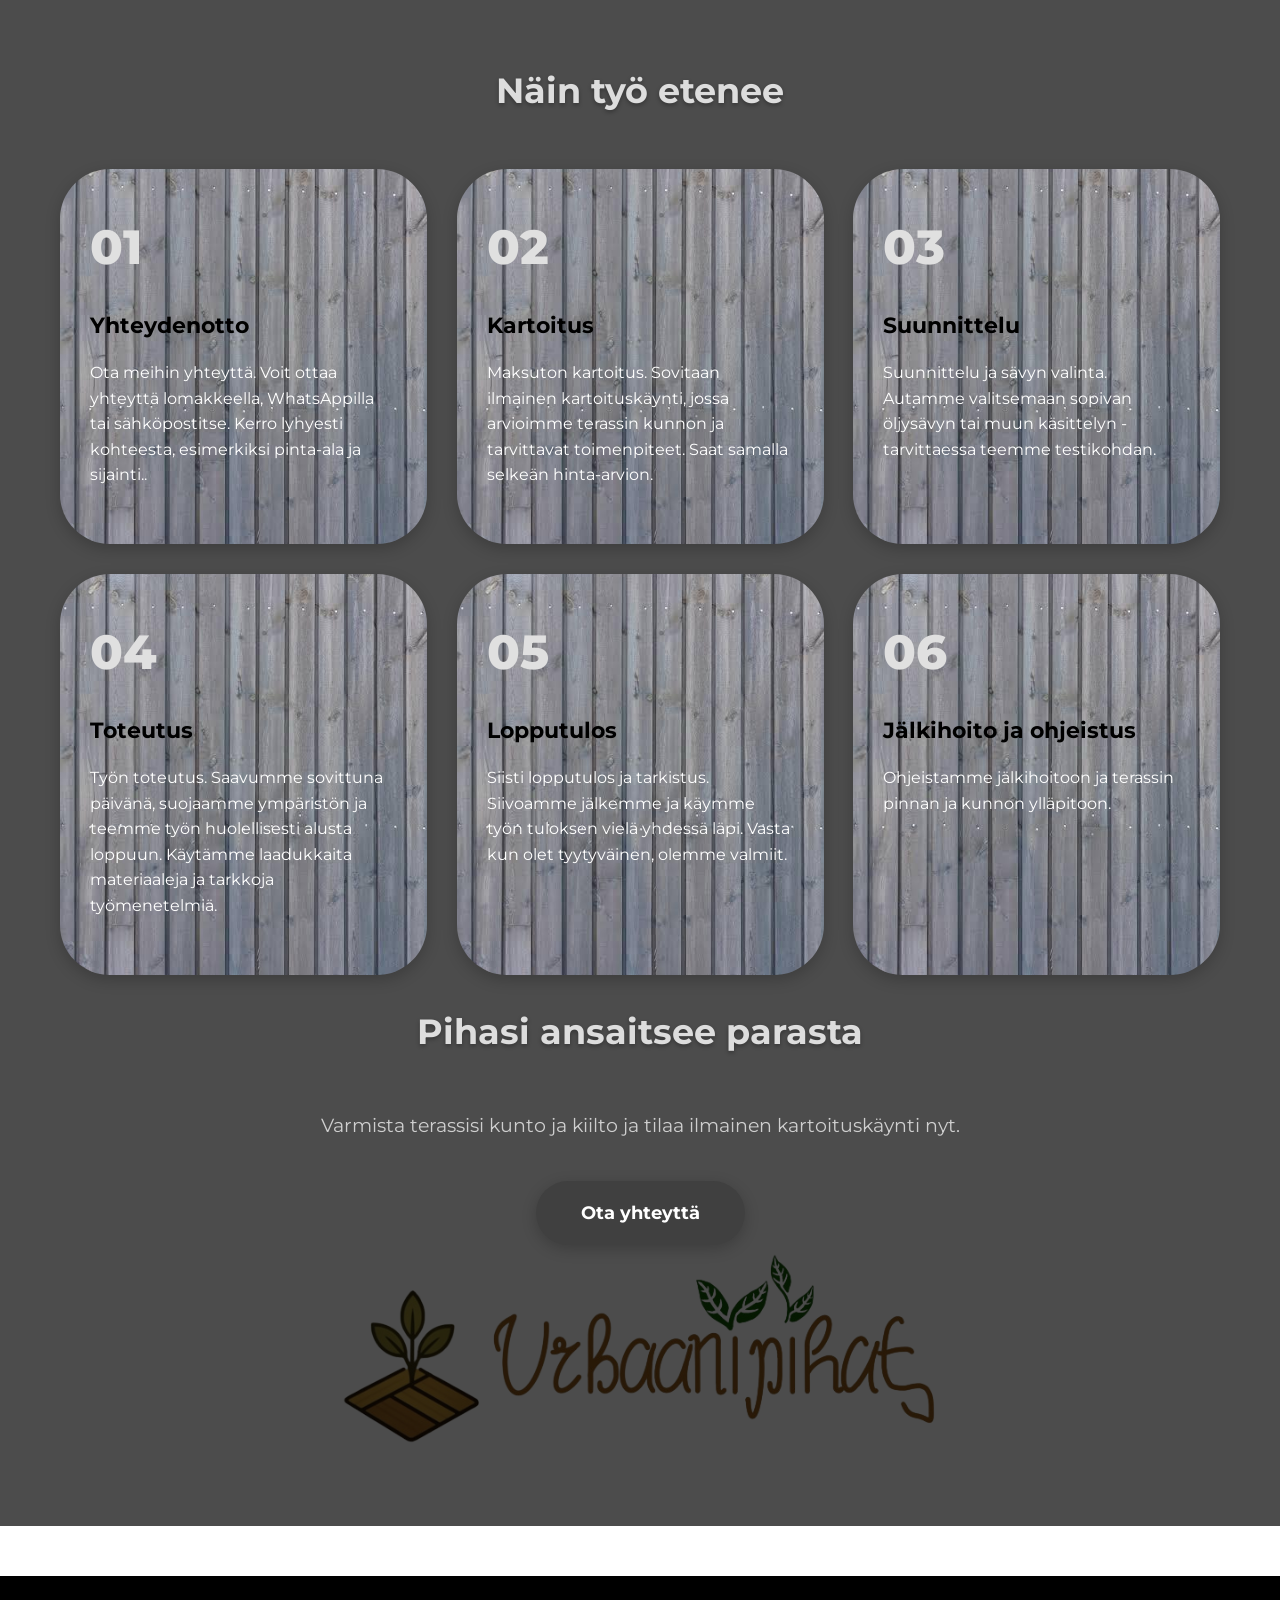
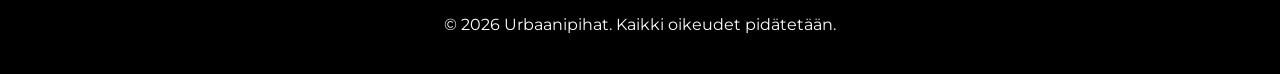
==== commit 665202b2: "git actions rerun" ====
--- a/index.html
+++ b/index.html
@@ -50,7 +50,7 @@
         <section class="content-section">
             <div class="intro-container">
                 <div class="intro-text fade-in-section">
-                    <h2>Terassit, jotka erottuvat.</h2>
+                    <h2>Terassit, jotka erottuvat!</h2>
                     <p>Tervetuloa Urbaanipihoille - laadukasta ulkotilojen huoltoa ja pintakäsittelyä pääkaupunkiseudulla.
         Erikoisosaamistamme ovat terassien öljyämiset, pesut ja pintojen kunnostus. Aina tarkasti, siististi ja asiakkaan toiveiden mukaan.
         Tilaa maksuton kartoitus jotta pihasi tekee vaikutuksen joka suunnasta!
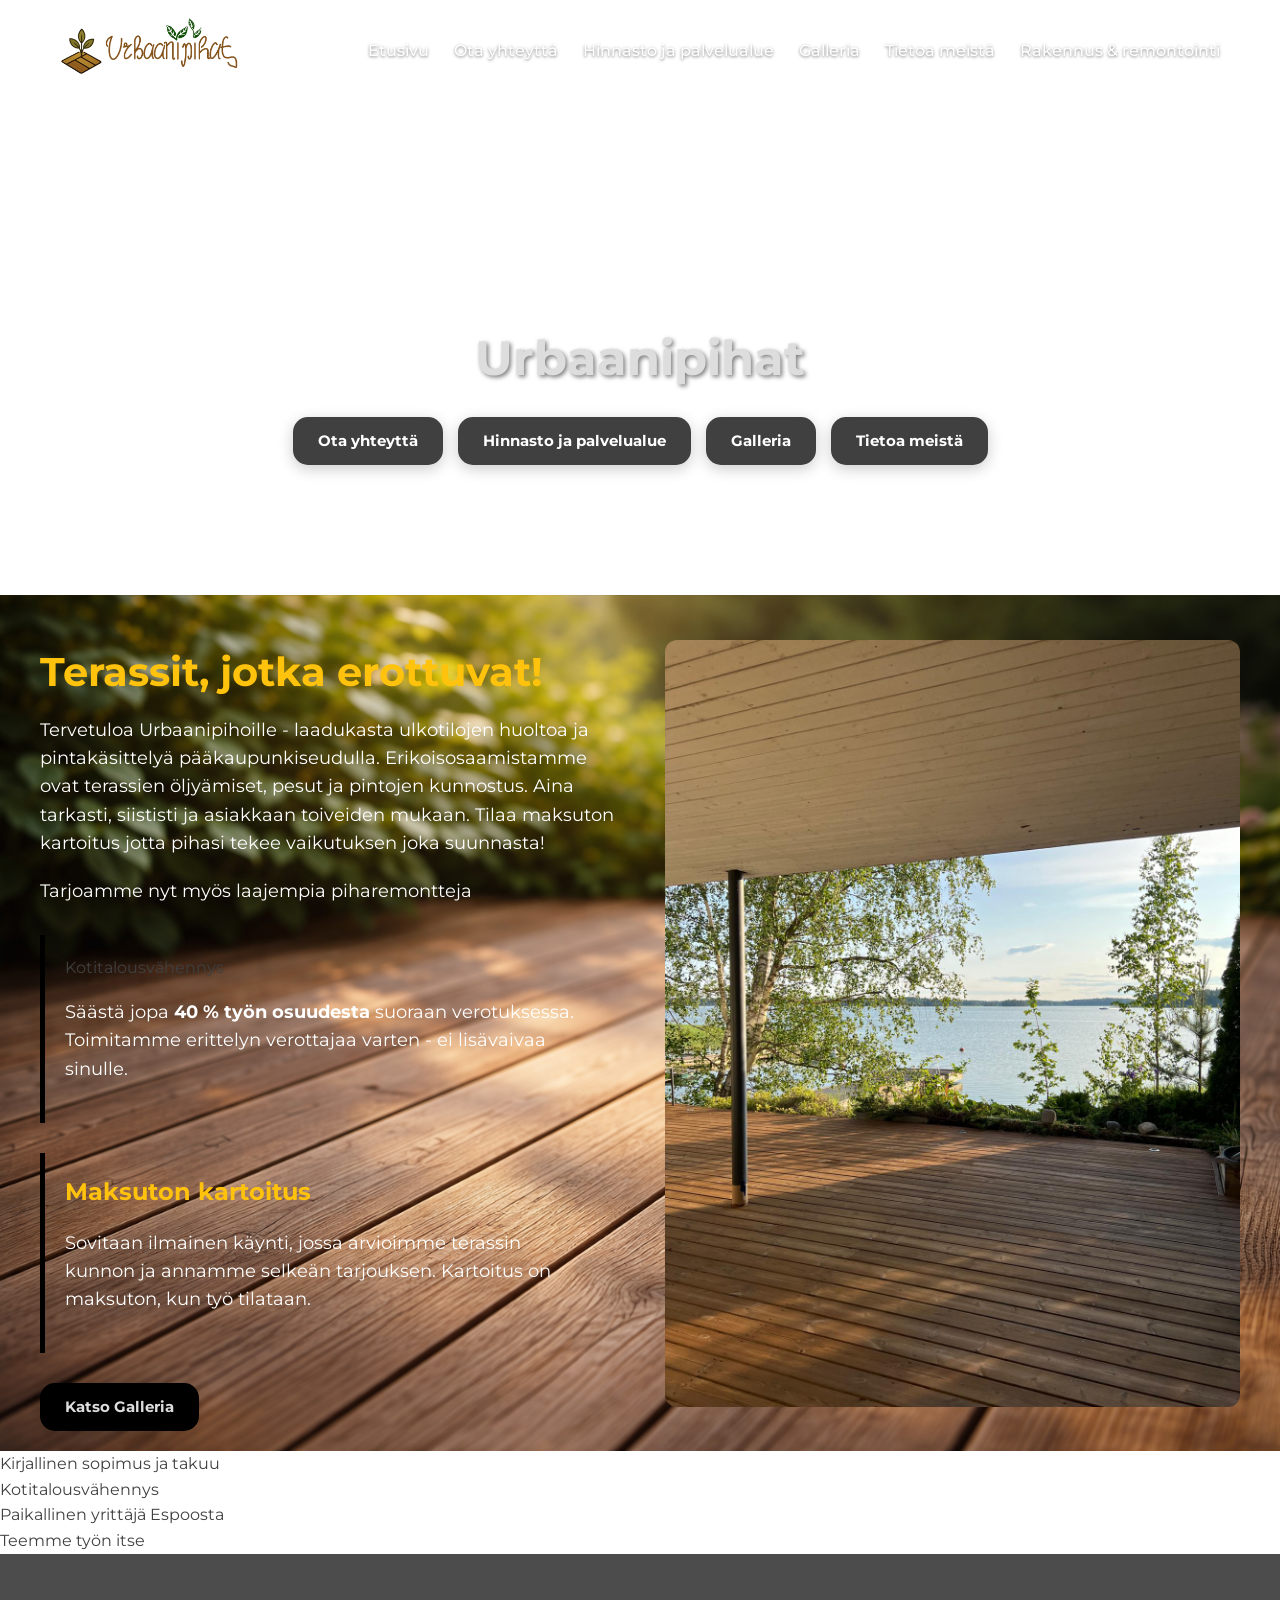
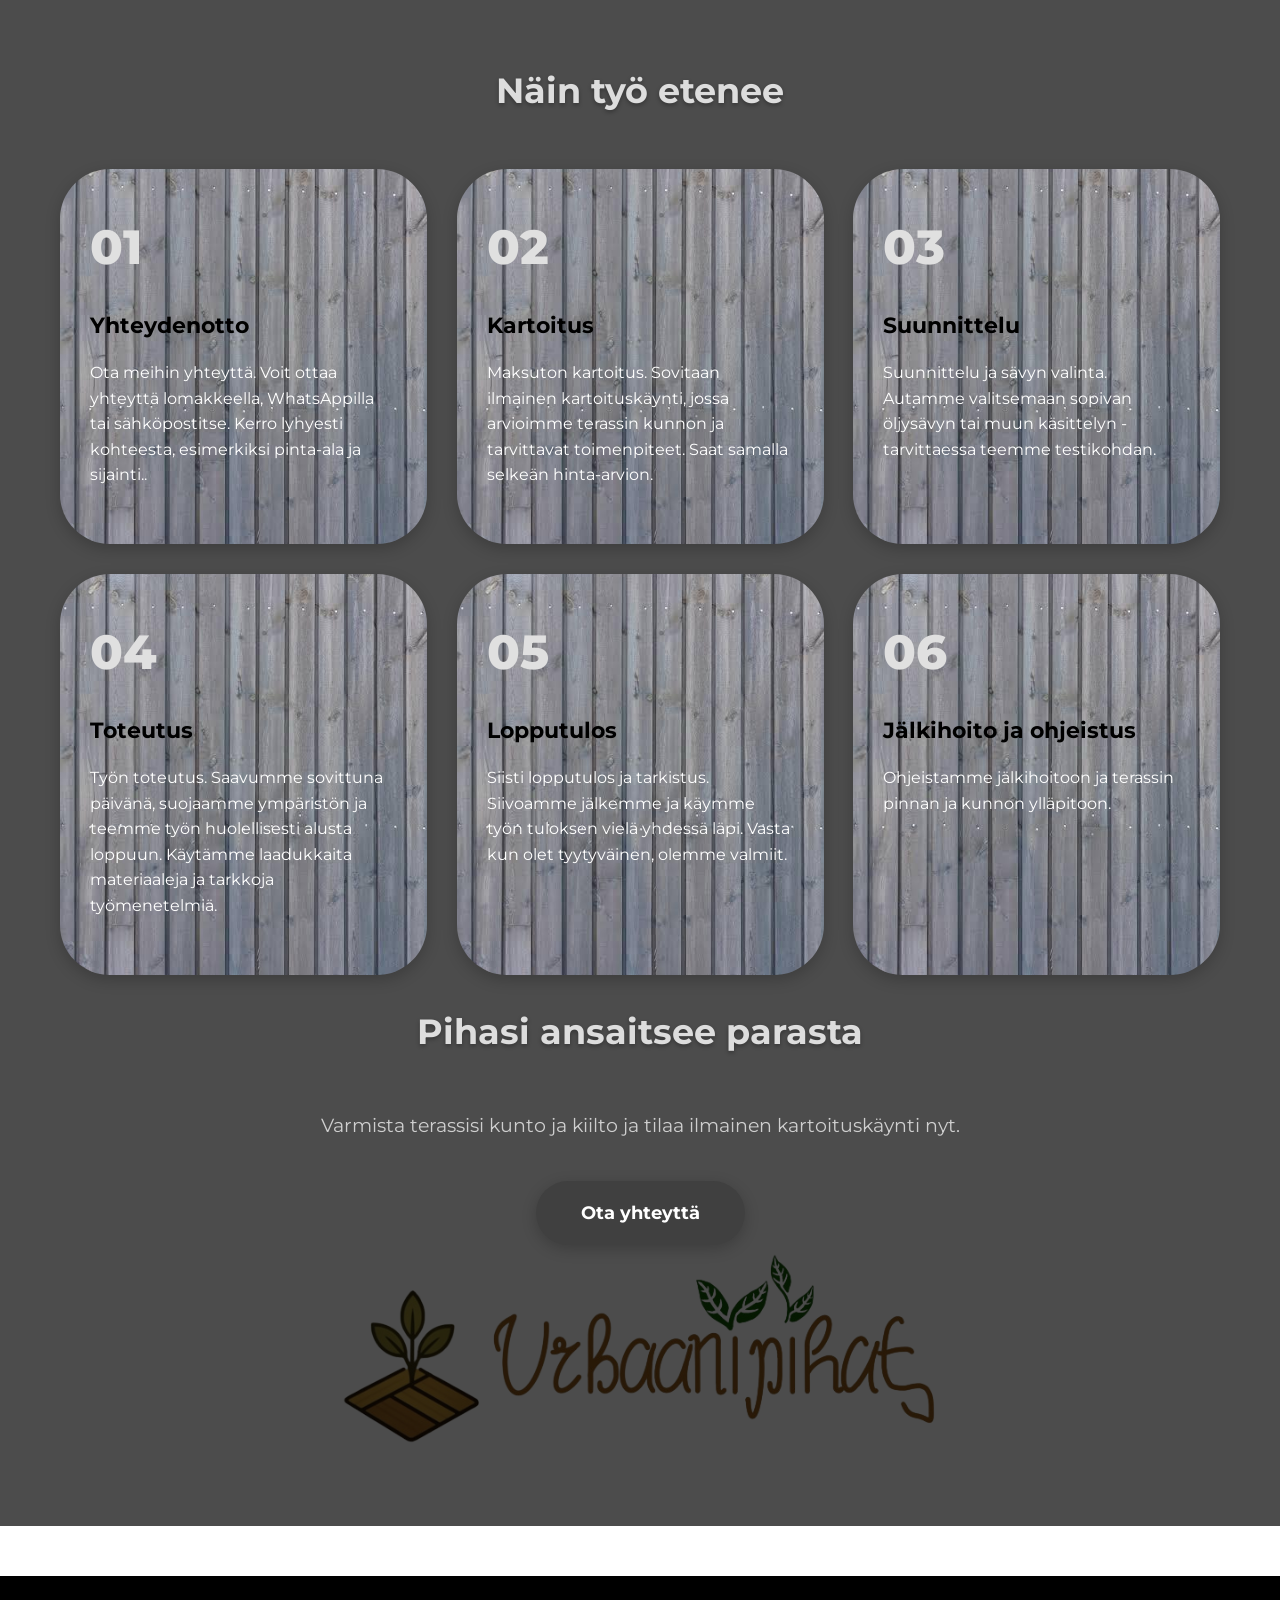
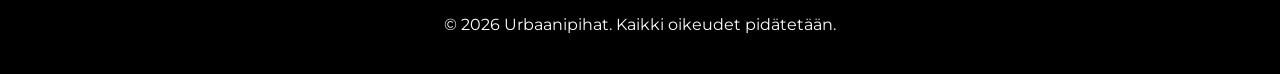
==== commit f4af22f0: "Korjaukset: ei em-dasheja/emojeja, before/after overlay-badgeit, USP-teksti siisti" ====
--- a/index.html
+++ b/index.html
@@ -57,8 +57,8 @@
         </p>
                     <p>Tarjoamme nyt myös laajempia piharemontteja</p>
                     <div class="highlight-box kotitalo-highlight">
-                        <div class="kotitalo-badge">&#128176; Kotitalousvähennys</div>
-                        <p>Säästä jopa <strong>40&nbsp;% työn osuudesta</strong> suoraan verotuksessa. Toimitamme erittelyn verottajaa varten &mdash; ei lisävaivaa sinulle.</p>
+                        <div class="kotitalo-badge">Kotitalousvähennys</div>
+                        <p>Säästä jopa <strong>40&nbsp;% työn osuudesta</strong> suoraan verotuksessa. Toimitamme erittelyn verottajaa varten - ei lisävaivaa sinulle.</p>
                     </div>
                     <div class="highlight-box">
                         <h3>Maksuton kartoitus</h3>
@@ -77,10 +77,10 @@
 
         <section class="usp-bar">
   <div class="usp-grid">
-    <div class="usp-item"><span class="usp-icon">&#9989;</span><span>Kirjallinen sopimus ja takuu</span></div>
-    <div class="usp-item"><span class="usp-icon">&#128203;</span><span>Kotitalousvähennys</span></div>
-    <div class="usp-item"><span class="usp-icon">&#127968;</span><span>Paikallinen yrittäjä Espoosta</span></div>
-    <div class="usp-item"><span class="usp-icon">&#128296;</span><span>Teemme työn itse</span></div>
+    <div class="usp-item"><span>Kirjallinen sopimus ja takuu</span></div>
+    <div class="usp-item"><span>Kotitalousvähennys</span></div>
+    <div class="usp-item"><span>Paikallinen yrittäjä Espoosta</span></div>
+    <div class="usp-item"><span>Teemme työn itse</span></div>
   </div>
 </section>
 <section class="process-section">
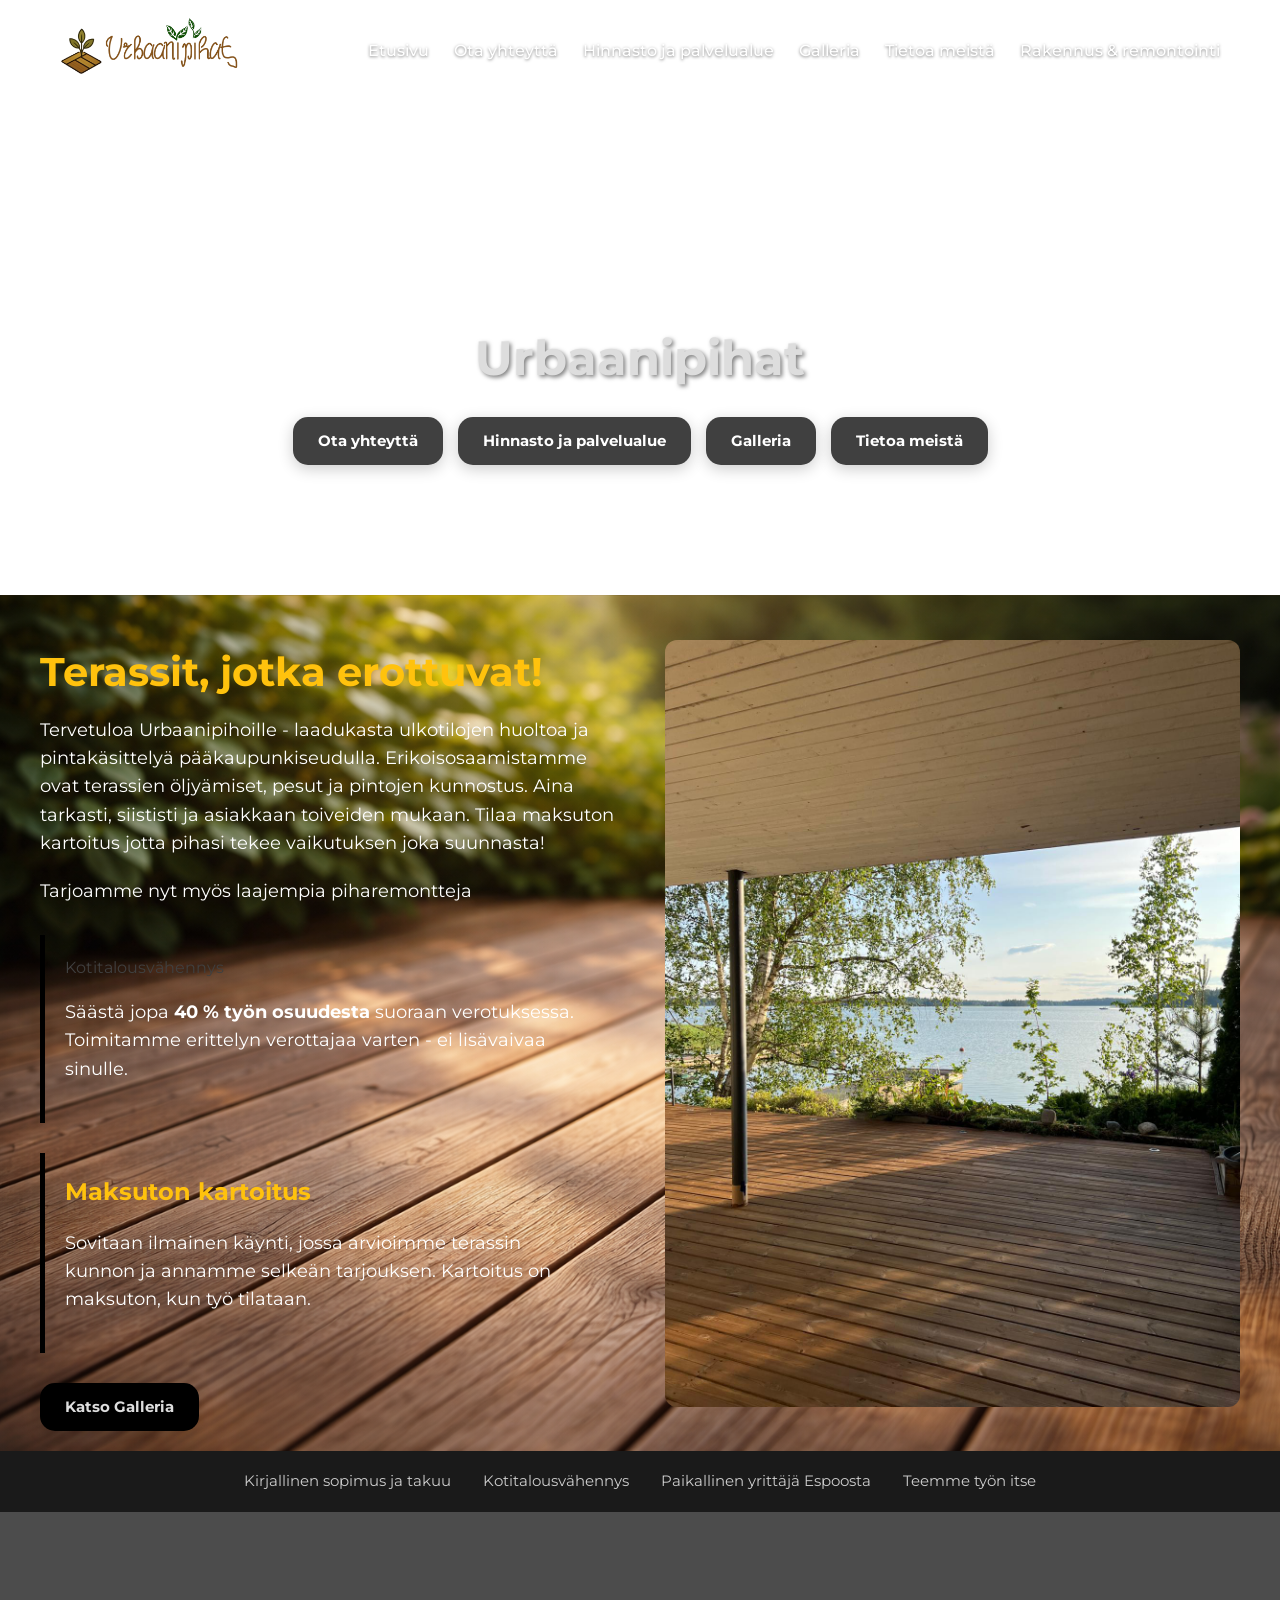
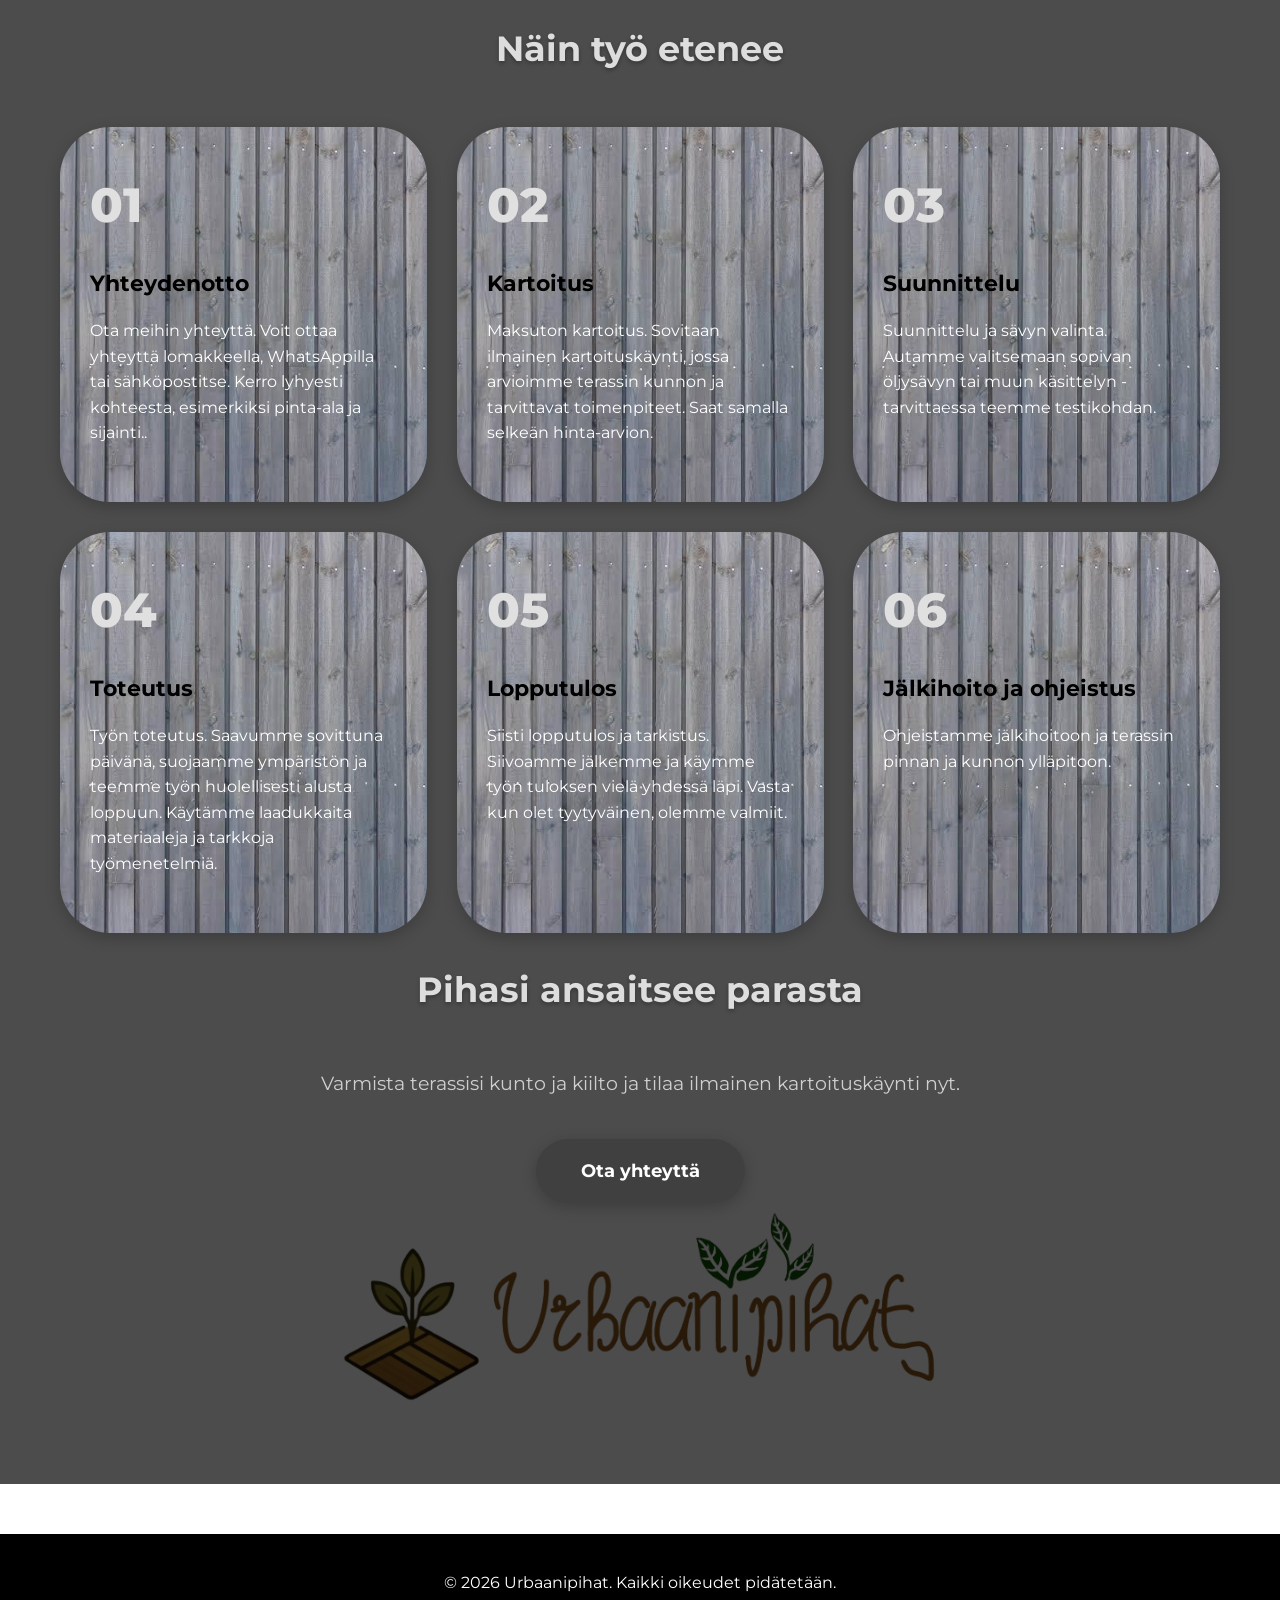
==== commit c6fbb30d: "USP-bar: tumma tausta inline-tyyleillä, ei enää valkoinen boksi" ====
--- a/index.html
+++ b/index.html
@@ -75,12 +75,12 @@
             </div>
         </section>
 
-        <section class="usp-bar">
-  <div class="usp-grid">
-    <div class="usp-item"><span>Kirjallinen sopimus ja takuu</span></div>
-    <div class="usp-item"><span>Kotitalousvähennys</span></div>
-    <div class="usp-item"><span>Paikallinen yrittäjä Espoosta</span></div>
-    <div class="usp-item"><span>Teemme työn itse</span></div>
+        <section style="background:#1a1a1a;padding:18px 20px;">
+  <div style="display:flex;justify-content:center;flex-wrap:wrap;gap:32px;max-width:900px;margin:0 auto;">
+    <span style="color:#ccc;font-size:.95em;font-family:'Montserrat',sans-serif;">Kirjallinen sopimus ja takuu</span>
+    <span style="color:#ccc;font-size:.95em;font-family:'Montserrat',sans-serif;">Kotitalousvähennys</span>
+    <span style="color:#ccc;font-size:.95em;font-family:'Montserrat',sans-serif;">Paikallinen yrittäjä Espoosta</span>
+    <span style="color:#ccc;font-size:.95em;font-family:'Montserrat',sans-serif;">Teemme työn itse</span>
   </div>
 </section>
 <section class="process-section">
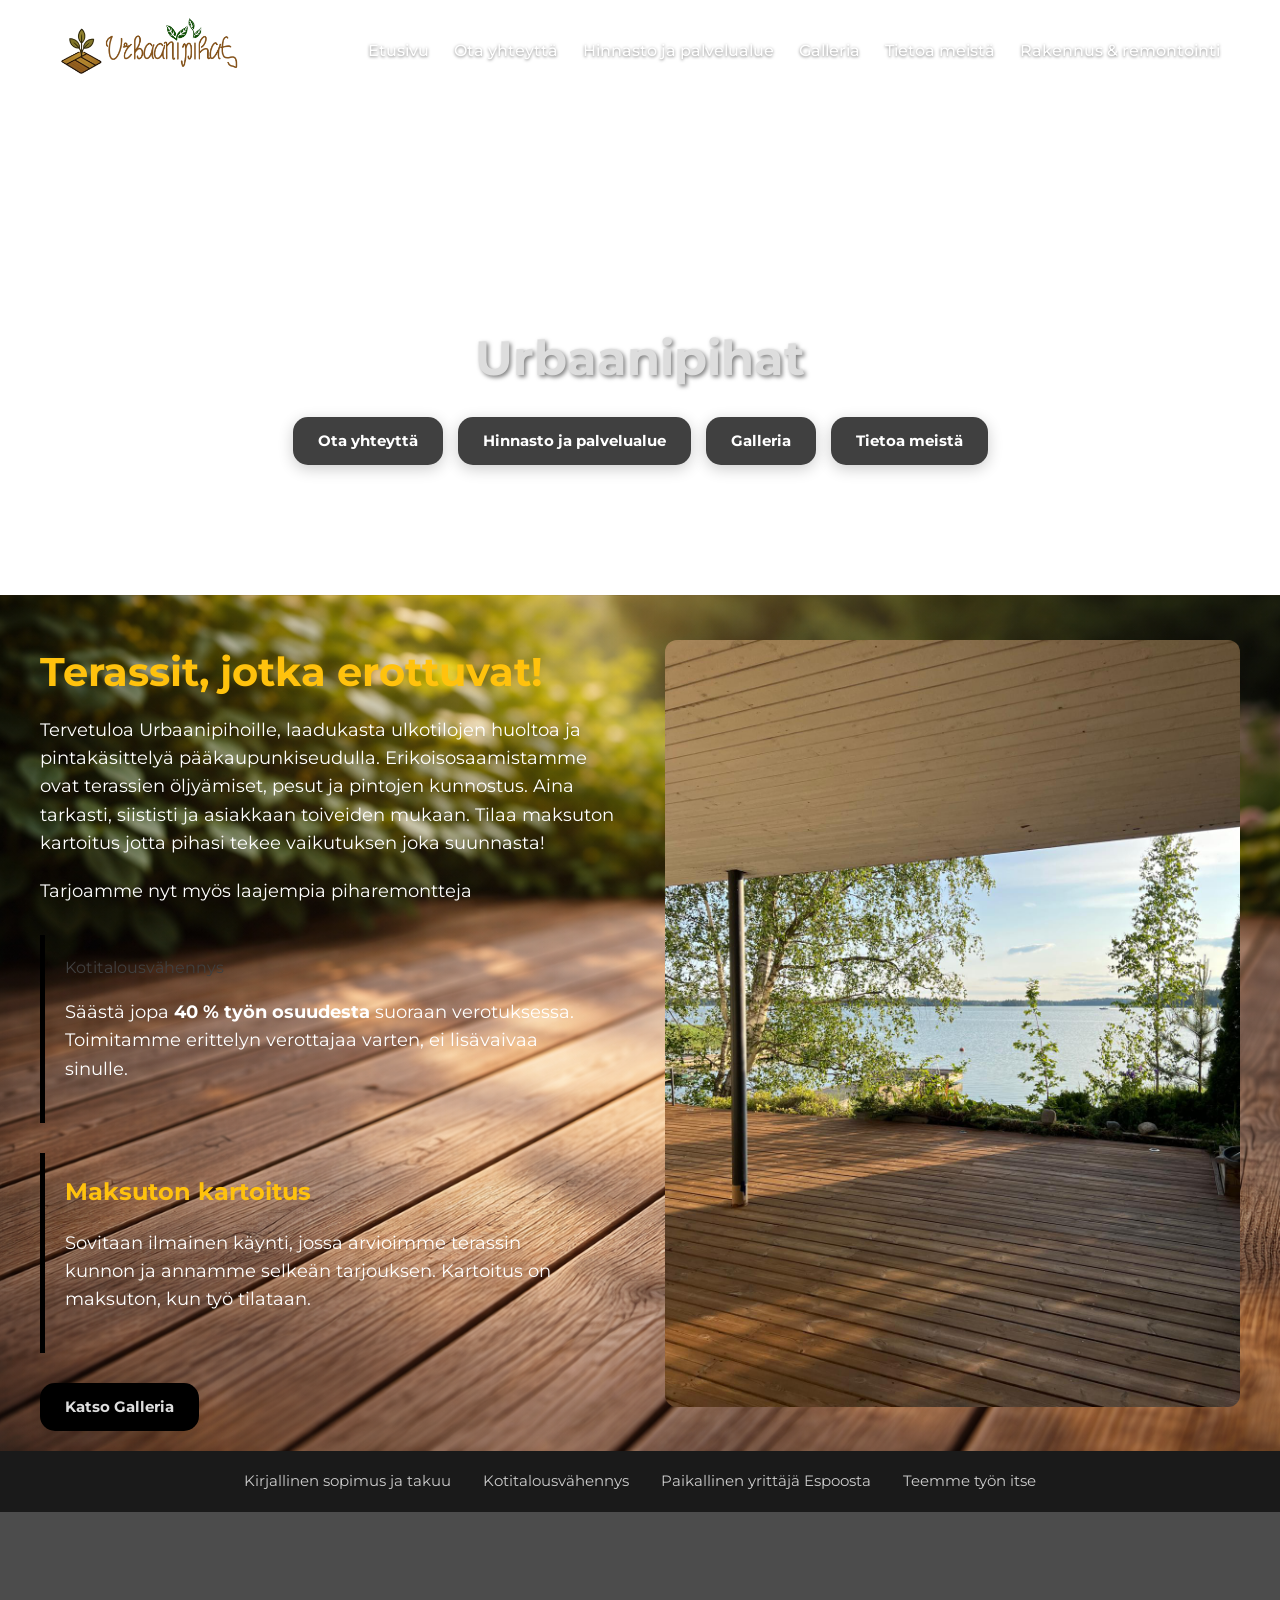
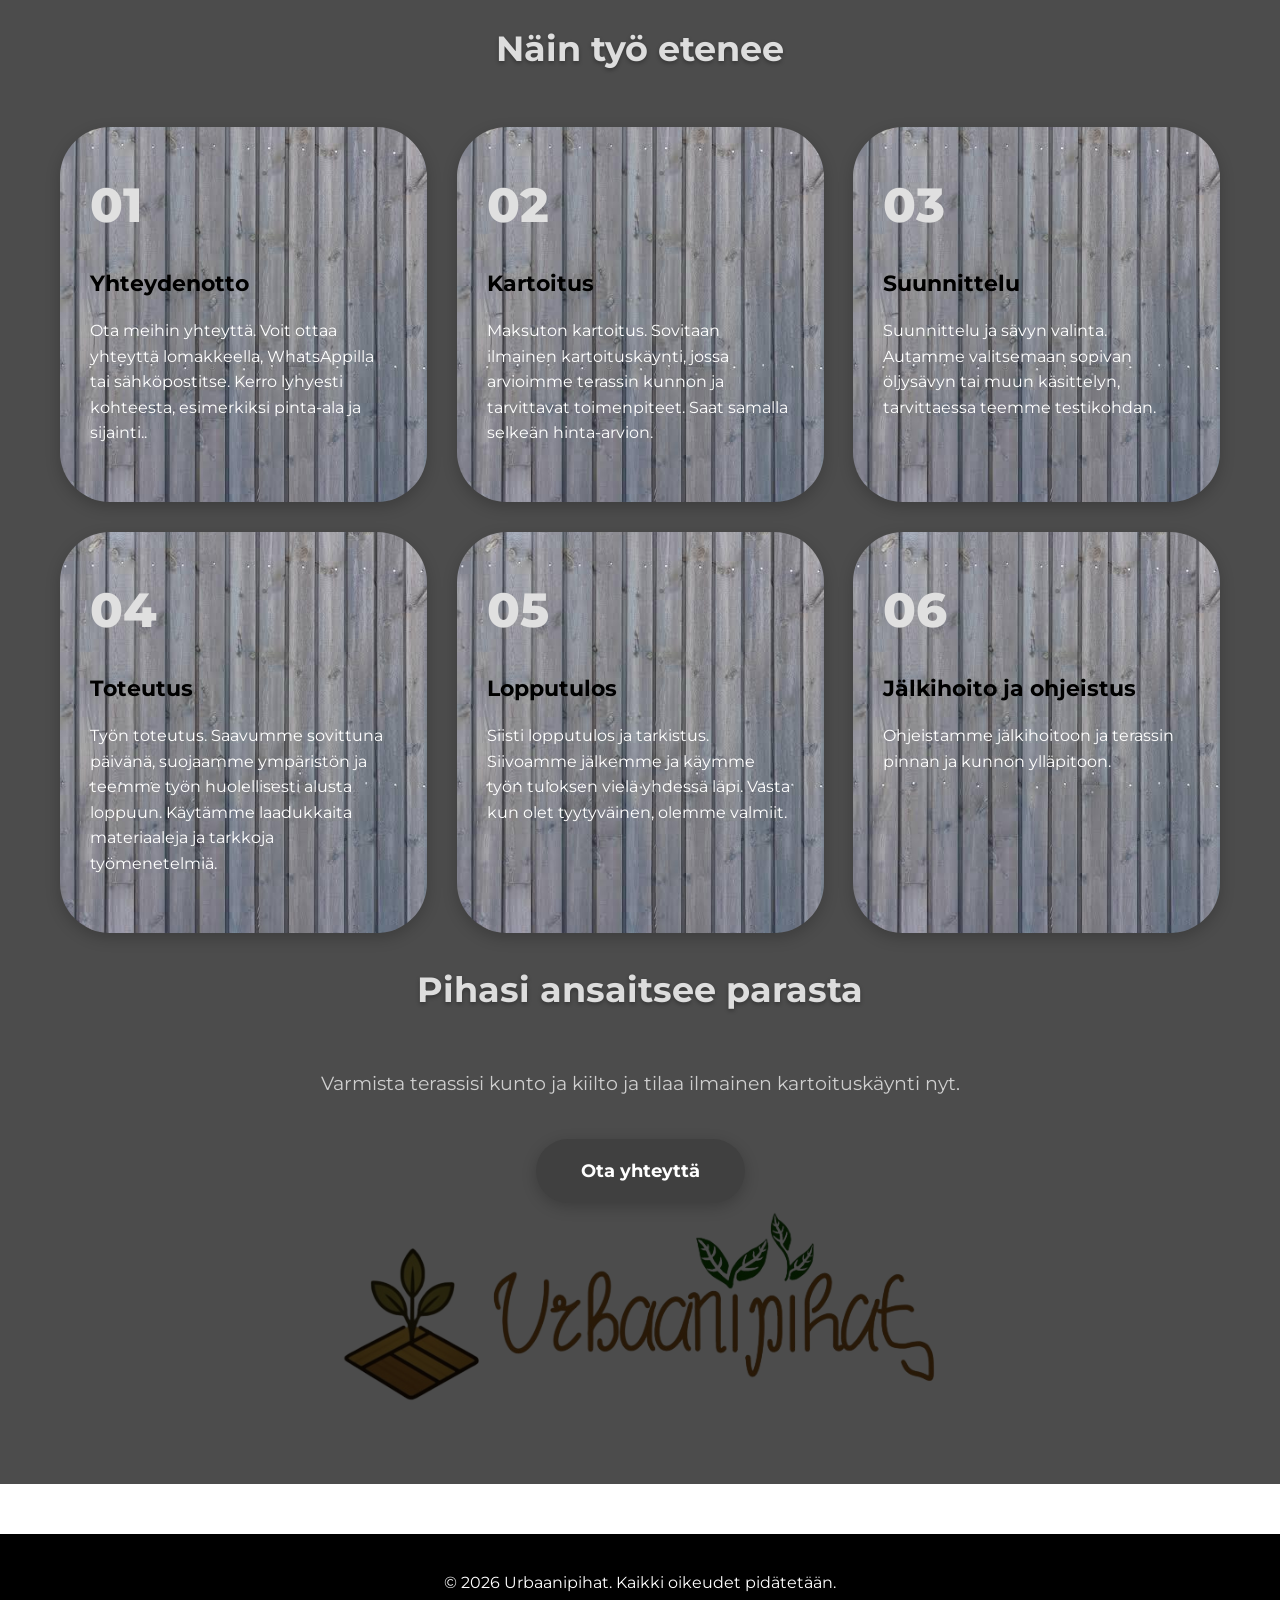
==== commit ee81206d: "Korjaukset: tekijä, poistettu kaikki väliviivat ja em-dashet, luontevampi teksti" ====
--- a/index.html
+++ b/index.html
@@ -51,14 +51,14 @@
             <div class="intro-container">
                 <div class="intro-text fade-in-section">
                     <h2>Terassit, jotka erottuvat!</h2>
-                    <p>Tervetuloa Urbaanipihoille - laadukasta ulkotilojen huoltoa ja pintakäsittelyä pääkaupunkiseudulla.
+                    <p>Tervetuloa Urbaanipihoille, laadukasta ulkotilojen huoltoa ja pintakäsittelyä pääkaupunkiseudulla.
         Erikoisosaamistamme ovat terassien öljyämiset, pesut ja pintojen kunnostus. Aina tarkasti, siististi ja asiakkaan toiveiden mukaan.
         Tilaa maksuton kartoitus jotta pihasi tekee vaikutuksen joka suunnasta!
         </p>
                     <p>Tarjoamme nyt myös laajempia piharemontteja</p>
                     <div class="highlight-box kotitalo-highlight">
                         <div class="kotitalo-badge">Kotitalousvähennys</div>
-                        <p>Säästä jopa <strong>40&nbsp;% työn osuudesta</strong> suoraan verotuksessa. Toimitamme erittelyn verottajaa varten - ei lisävaivaa sinulle.</p>
+                        <p>Säästä jopa <strong>40&nbsp;% työn osuudesta</strong> suoraan verotuksessa. Toimitamme erittelyn verottajaa varten, ei lisävaivaa sinulle.</p>
                     </div>
                     <div class="highlight-box">
                         <h3>Maksuton kartoitus</h3>
@@ -100,7 +100,7 @@
                     <div class="service-card fade-in-section">
                         <span class="step-number">03</span>
                         <h3>Suunnittelu</h3>
-                        <p>Suunnittelu ja sävyn valinta. Autamme valitsemaan sopivan öljysävyn tai muun käsittelyn - tarvittaessa teemme testikohdan.</p>
+                        <p>Suunnittelu ja sävyn valinta. Autamme valitsemaan sopivan öljysävyn tai muun käsittelyn, tarvittaessa teemme testikohdan.</p>
                     </div>
                     <div class="service-card fade-in-section">
                         <span class="step-number">04</span>
